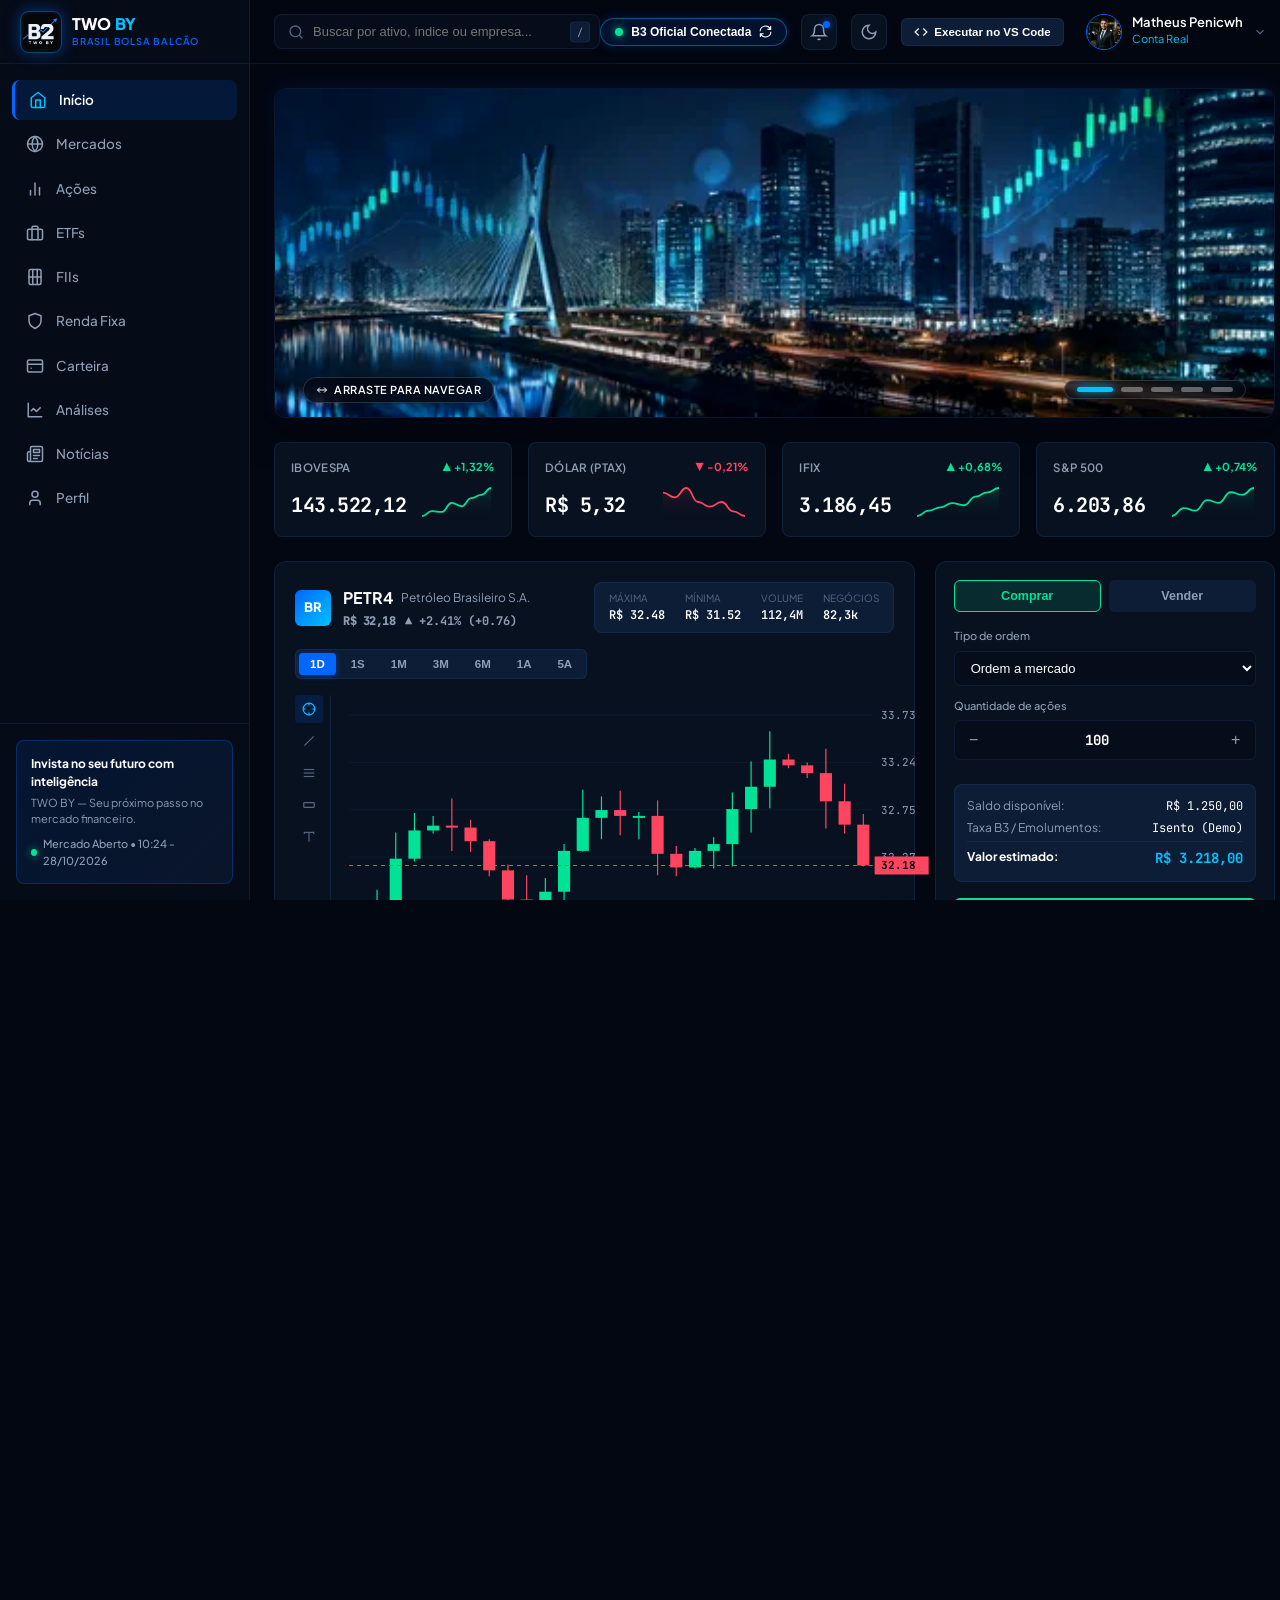
==== index.html @ 20502dfb "feat: initialize project scaffolding for TWO BY Set up the core development environment, including V" ====
<!DOCTYPE html>
<html lang="pt-BR">
<head>
  <meta charset="UTF-8" />
  <meta name="viewport" content="width=device-width, initial-scale=1.0" />
  <title>TWO BY — Plataforma de Mercado Financeiro & B3</title>
  <meta name="description" content="Acompanhe cotações, analise o mercado financeiro brasileiro e Bolsa de Valores B3, com gráficos de candlesticks, carteira de investimentos e notícias em tempo real." />
  <meta property="og:title" content="TWO BY — Plataforma de Mercado Financeiro & B3" />
  <meta property="og:description" content="Terminal financeiro moderno para acompanhamento de ações, ETFs, FIIs e renda fixa na B3." />
  <meta property="og:type" content="website" />
  <meta name="twitter:card" content="summary_large_image" />

  <!-- Folha de Estilos Principal (Tema Azul Elétrico B3) -->
  <link rel="stylesheet" href="./css/style.css" />
</head>
<body>
  <div class="app-container">
    
    <!-- SIDEBAR FIXA COM LOGO DE DOIS 'B's ([BB] TWO BY) -->
    <aside class="sidebar" id="main-sidebar">
      <div class="sidebar-header">
        <a href="#" class="brand-logo" data-goto="view-inicio" title="TWO BY — Mercado B3">
          <!-- Nova Logo Oficial TWO BY B2 -->
          <img src="./assets/aistudio/logo_b2_badge_dark_tight_237b8896.webp" alt="TWO BY B2" class="brand-logo-img" />
          <div class="brand-text-block">
            <div class="brand-title">TWO <span>BY</span></div>
            <div class="brand-subtitle">BRASIL BOLSA BALCÃO</div>
          </div>
        </a>
      </div>

      <!-- Menu de Navegação SPA -->
      <nav class="sidebar-nav">
        <!-- 1. Início -->
        <a class="nav-item active" data-view="view-inicio">
          <svg viewBox="0 0 24 24" fill="none" stroke="currentColor" stroke-width="2" stroke-linecap="round" stroke-linejoin="round">
            <path d="m3 9 9-7 9 7v11a2 2 0 0 1-2 2H5a2 2 0 0 1-2-2z"></path>
            <polyline points="9 22 9 12 15 12 15 22"></polyline>
          </svg>
          <span>Início</span>
        </a>

        <!-- 2. Mercados -->
        <a class="nav-item" data-view="view-mercados">
          <svg viewBox="0 0 24 24" fill="none" stroke="currentColor" stroke-width="2" stroke-linecap="round" stroke-linejoin="round">
            <circle cx="12" cy="12" r="10"></circle>
            <line x1="2" y1="12" x2="22" y2="12"></line>
            <path d="M12 2a15.3 15.3 0 0 1 4 10 15.3 15.3 0 0 1-4 10 15.3 15.3 0 0 1-4-10 15.3 15.3 0 0 1 4-10z"></path>
          </svg>
          <span>Mercados</span>
        </a>

        <!-- 3. Ações -->
        <a class="nav-item" data-view="view-acoes">
          <svg viewBox="0 0 24 24" fill="none" stroke="currentColor" stroke-width="2" stroke-linecap="round" stroke-linejoin="round">
            <line x1="18" y1="20" x2="18" y2="10"></line>
            <line x1="12" y1="20" x2="12" y2="4"></line>
            <line x1="6" y1="20" x2="6" y2="14"></line>
          </svg>
          <span>Ações</span>
        </a>

        <!-- 4. ETFs -->
        <a class="nav-item" data-view="view-etfs">
          <svg viewBox="0 0 24 24" fill="none" stroke="currentColor" stroke-width="2" stroke-linecap="round" stroke-linejoin="round">
            <rect x="2" y="7" width="20" height="14" rx="2" ry="2"></rect>
            <path d="M16 21V5a2 2 0 0 0-2-2h-4a2 2 0 0 0-2 2v16"></path>
          </svg>
          <span>ETFs</span>
        </a>

        <!-- 5. FIIs -->
        <a class="nav-item" data-view="view-fiis">
          <svg viewBox="0 0 24 24" fill="none" stroke="currentColor" stroke-width="2" stroke-linecap="round" stroke-linejoin="round">
            <rect x="4" y="2" width="16" height="20" rx="2" ry="2"></rect>
            <line x1="9" y1="22" x2="9" y2="2"></line>
            <line x1="15" y1="22" x2="15" y2="2"></line>
            <line x1="4" y1="12" x2="20" y2="12"></line>
          </svg>
          <span>FIIs</span>
        </a>

        <!-- 6. Renda Fixa -->
        <a class="nav-item" data-view="view-renda-fixa">
          <svg viewBox="0 0 24 24" fill="none" stroke="currentColor" stroke-width="2" stroke-linecap="round" stroke-linejoin="round">
            <path d="M12 22s8-4 8-10V5l-8-3-8 3v7c0 6 8 10 8 10z"></path>
          </svg>
          <span>Renda Fixa</span>
        </a>

        <!-- 7. Carteira -->
        <a class="nav-item" data-view="view-carteira">
          <svg viewBox="0 0 24 24" fill="none" stroke="currentColor" stroke-width="2" stroke-linecap="round" stroke-linejoin="round">
            <rect x="2" y="4" width="20" height="16" rx="2"></rect>
            <path d="M7 15h0M2 9.5h20"></path>
          </svg>
          <span>Carteira</span>
        </a>

        <!-- 8. Análises -->
        <a class="nav-item" data-view="view-analises">
          <svg viewBox="0 0 24 24" fill="none" stroke="currentColor" stroke-width="2" stroke-linecap="round" stroke-linejoin="round">
            <path d="M3 3v18h18"></path>
            <path d="m19 9-5 5-4-4-3 3"></path>
          </svg>
          <span>Análises</span>
        </a>

        <!-- 9. Notícias -->
        <a class="nav-item" data-view="view-noticias">
          <svg viewBox="0 0 24 24" fill="none" stroke="currentColor" stroke-width="2" stroke-linecap="round" stroke-linejoin="round">
            <path d="M4 22h16a2 2 0 0 0 2-2V4a2 2 0 0 0-2-2H8a2 2 0 0 0-2 2v16a2 2 0 0 1-2 2Zm0 0a2 2 0 0 1-2-2v-9c0-1.1.9-2 2-2h2"></path>
            <path d="M18 14h-8"></path>
            <path d="M15 18h-5"></path>
            <path d="M10 6h8v4h-8V6Z"></path>
          </svg>
          <span>Notícias</span>
        </a>

        <!-- 10. Minha Conta / Perfil -->
        <a class="nav-item" data-view="view-conta">
          <svg viewBox="0 0 24 24" fill="none" stroke="currentColor" stroke-width="2" stroke-linecap="round" stroke-linejoin="round">
            <path d="M19 21v-2a4 4 0 0 0-4-4H9a4 4 0 0 0-4 4v2"></path>
            <circle cx="12" cy="7" r="4"></circle>
          </svg>
          <span>Perfil</span>
        </a>
      </nav>

      <!-- Rodapé da Sidebar -->
      <div class="sidebar-footer">
        <div class="sidebar-promo-card">
          <h4>Invista no seu futuro com inteligência</h4>
          <p>TWO BY — Seu próximo passo no mercado financeiro.</p>
          <div class="market-status-pill">
            <span class="status-dot"></span>
            <span>Mercado Aberto • 10:24 - 28/10/2026</span>
          </div>
        </div>
      </div>
    </aside>

    <!-- WRAPPER PRINCIPAL -->
    <div class="main-wrapper">
      
      <!-- HEADER DO TOPO -->
      <header class="header">
        <div class="header-left">
          <!-- Botão mobile -->
          <button class="mobile-menu-btn" id="mobile-menu-toggle" aria-label="Abrir menu">
            <svg viewBox="0 0 24 24" fill="none" stroke="currentColor" stroke-width="2" width="20" height="20">
              <line x1="3" y1="12" x2="21" y2="12"></line>
              <line x1="3" y1="6" x2="21" y2="6"></line>
              <line x1="3" y1="18" x2="21" y2="18"></line>
            </svg>
          </button>

          <!-- Barra de Pesquisa Global -->
          <div class="search-box">
            <svg viewBox="0 0 24 24" fill="none" stroke="currentColor" stroke-width="2" stroke-linecap="round" stroke-linejoin="round">
              <circle cx="11" cy="11" r="8"></circle>
              <line x1="21" y1="21" x2="16.65" y2="16.65"></line>
            </svg>
            <input type="text" class="search-input" id="global-search-input" placeholder="Buscar por ativo, índice ou empresa..." />
            <span class="search-shortcut">/</span>
          </div>
        </div>

        <div class="header-right">
          <!-- Conexão Oficial B3 em Tempo Real -->
          <button class="b3-live-indicator-btn" id="btn-sync-b3-live" title="Cotações Oficiais da B3 conectadas. Clique para sincronizar novamente.">
            <span class="live-pulse-dot"></span>
            <span id="b3-live-status-label">B3 Oficial Conectada</span>
            <svg viewBox="0 0 24 24" fill="none" stroke="currentColor" stroke-width="2" width="13" height="13" id="b3-sync-icon">
              <path d="M21.5 2v6h-6M2.5 22v-6h6M2 11.5a10 10 0 0 1 18.8-4.3M22 12.5a10 10 0 0 1-18.8 4.2"/>
            </svg>
          </button>

          <!-- Botão de Notificações -->
          <button class="header-action-btn" id="btn-header-notifications" title="Notificações">
            <svg viewBox="0 0 24 24" fill="none" stroke="currentColor" stroke-width="2" width="18" height="18">
              <path d="M18 8A6 6 0 0 0 6 8c0 7-3 9-3 9h18s-3-2-3-9"></path>
              <path d="M13.73 21a2 2 0 0 1-3.46 0"></path>
            </svg>
            <span class="notification-badge"></span>
          </button>

          <!-- Alternância de Tema Claro/Escuro -->
          <button class="header-action-btn" id="theme-toggle-btn" title="Alternar tema">
            <svg viewBox="0 0 24 24" fill="none" stroke="currentColor" stroke-width="2" width="18" height="18">
              <path d="M12 3a6 6 0 0 0 9 9 9 9 0 1 1-9-9Z"></path>
            </svg>
          </button>

          <!-- Botão Instruções VS Code -->
          <button class="btn-secondary" id="btn-vscode-export" style="padding:6px 12px;font-size:11.5px;gap:6px;" title="Ver estrutura para VS Code">
            <svg viewBox="0 0 24 24" fill="none" stroke="currentColor" stroke-width="2" width="14" height="14">
              <polyline points="16 18 22 12 16 6"></polyline>
              <polyline points="8 6 2 12 8 18"></polyline>
            </svg>
            <span>Executar no VS Code</span>
          </button>

          <!-- Perfil do Usuário -->
          <div class="user-profile-menu" data-goto="view-conta" title="Minha Conta e Foto de Perfil">
            <img src="./assets/images/user_avatar_1793115183912.jpg" alt="Matheus Penicwh" class="user-avatar-img user-avatar-sync" id="header-user-avatar" onerror="this.src='./assets/images/b3_building_hero_1793115167050.jpg'" />
            <div class="user-info">
              <span class="user-name" id="header-user-name">Matheus Penicwh</span>
              <span class="user-role">Conta Real</span>
            </div>
            <svg viewBox="0 0 24 24" fill="none" stroke="currentColor" stroke-width="2" width="14" height="14" style="color:var(--text-muted);">
              <polyline points="6 9 12 15 18 9"></polyline>
            </svg>
          </div>
        </div>
      </header>

      <!-- CORPO PRINCIPAL COM AS VISUALIZAÇÕES -->
      <main class="content-body">
        
        <!-- ==============================================================
             1. PÁGINA INICIAL (DASHBOARD)
             ============================================================== -->
        <section id="view-inicio" class="view-section active-view">
          
          <!-- Carousel Superior Interativo com Vídeo e Banners Arrastáveis -->
          <div class="hero-carousel-wrapper" id="hero-carousel-wrapper">
            <div class="hero-carousel-track" id="hero-carousel-track">
              
              <!-- SLIDE 1: Vídeo Skyline B3 com Candlesticks -->
              <div class="hero-slide active" data-slide-index="0">
                <video class="hero-slide-media hero-slide-video" autoplay loop muted playsinline poster="./assets/aistudio/banner_skyline_chart_c435816c.webp">
                  <source src="./assets/aistudio/banner_skyline_video_1a0a9295.mp4" type="video/mp4">
                </video>
              </div>

              <!-- SLIDE 2: Candlesticks Azul Neon Terminal -->
              <div class="hero-slide" data-slide-index="1">
                <img src="./assets/aistudio/banner_terminal_closeup_fc023a49.jpg" class="hero-slide-media" alt="Gráfico Candlestick B3" />
              </div>

              <!-- SLIDE 3: Mesa de Operações com Monitores e Skyline Noturno -->
              <div class="hero-slide" data-slide-index="2">
                <img src="./assets/aistudio/banner_desk_monitors_c43160e0.webp" class="hero-slide-media" alt="Mesa de Investimentos" />
              </div>

              <!-- SLIDE 4: Linha de Tendência e Dados Neon -->
              <div class="hero-slide" data-slide-index="3">
                <img src="./assets/aistudio/banner_data_grid_6ab13289.webp" class="hero-slide-media" alt="Tendência e Indicadores" />
              </div>

              <!-- SLIDE 5: Gráfico Panorâmico de Alta Resolução -->
              <div class="hero-slide" data-slide-index="4">
                <img src="./assets/aistudio/banner_terminal_closeup_247a40b7.webp" class="hero-slide-media" alt="Terminal Financeiro" />
              </div>

            </div>

            <!-- Controles do Carousel: Setas Laterais e Dots -->
            <button class="carousel-arrow carousel-arrow-prev" id="carousel-btn-prev" aria-label="Slide anterior">
              <svg viewBox="0 0 24 24" fill="none" stroke="currentColor" stroke-width="2.5" width="20" height="20">
                <polyline points="15 18 9 12 15 6"></polyline>
              </svg>
            </button>
            <button class="carousel-arrow carousel-arrow-next" id="carousel-btn-next" aria-label="Próximo slide">
              <svg viewBox="0 0 24 24" fill="none" stroke="currentColor" stroke-width="2.5" width="20" height="20">
                <polyline points="9 18 15 12 9 6"></polyline>
              </svg>
            </button>

            <!-- Indicadores (Dots) e Dica de Arrastar -->
            <div class="carousel-footer-bar">
              <div class="carousel-drag-hint">
                <svg viewBox="0 0 24 24" fill="none" stroke="currentColor" stroke-width="2" width="12" height="12">
                  <polyline points="8 7 3 12 8 17"></polyline>
                  <polyline points="16 7 21 12 16 17"></polyline>
                  <line x1="3" y1="12" x2="21" y2="12"></line>
                </svg>
                <span>Arraste para navegar</span>
              </div>
              <div class="carousel-dots-container" id="carousel-dots-container">
                <button class="carousel-dot active" data-index="0" aria-label="Slide 1"></button>
                <button class="carousel-dot" data-index="1" aria-label="Slide 2"></button>
                <button class="carousel-dot" data-index="2" aria-label="Slide 3"></button>
                <button class="carousel-dot" data-index="3" aria-label="Slide 4"></button>
                <button class="carousel-dot" data-index="4" aria-label="Slide 5"></button>
              </div>
            </div>
          </div>

          <!-- Indicadores do Mercado (4 Colunas) -->
          <div class="market-cards-grid" id="market-indices-grid">
            <!-- Gerado dinamicamente pelo js/app.js -->
          </div>

          <!-- Grid Principal do Gráfico + Simulador de Ordens -->
          <div class="dashboard-main-grid">
            
            <!-- Painel do Gráfico Candlestick -->
            <div class="chart-panel-card">
              <div class="chart-panel-header">
                <div class="stock-identity">
                  <div class="stock-logo-badge" id="chart-stock-badge">BR</div>
                  <div class="stock-name-box">
                    <h3 id="chart-stock-name">PETR4 <span>Petróleo Brasileiro S.A.</span></h3>
                    <div class="stock-price-block">
                      <span class="stock-current-price tabular-nums" id="chart-stock-price">R$ 32,18</span>
                      <span class="stock-price-diff tabular-nums positive" id="chart-stock-diff">▲ +2,41% (+0,76)</span>
                    </div>
                  </div>
                </div>

                <!-- Ribbon de Estatísticas -->
                <div class="chart-stats-ribbon">
                  <div class="ribbon-item">
                    <span class="ribbon-label">Máxima</span>
                    <span class="ribbon-val tabular-nums" id="stat-ribbon-max">R$ 32,48</span>
                  </div>
                  <div class="ribbon-item">
                    <span class="ribbon-label">Mínima</span>
                    <span class="ribbon-val tabular-nums" id="stat-ribbon-min">R$ 31,52</span>
                  </div>
                  <div class="ribbon-item">
                    <span class="ribbon-label">Volume</span>
                    <span class="ribbon-val tabular-nums" id="stat-ribbon-vol">112,4M</span>
                  </div>
                  <div class="ribbon-item">
                    <span class="ribbon-label">Negócios</span>
                    <span class="ribbon-val tabular-nums" id="stat-ribbon-trades">82,3k</span>
                  </div>
                </div>

                <!-- Filtros de Timeframe (Botão azul idêntico à foto de referência) -->
                <div class="timeframe-filter-bar">
                  <button class="timeframe-btn active" data-period="1D">1D</button>
                  <button class="timeframe-btn" data-period="1S">1S</button>
                  <button class="timeframe-btn" data-period="1M">1M</button>
                  <button class="timeframe-btn" data-period="3M">3M</button>
                  <button class="timeframe-btn" data-period="6M">6M</button>
                  <button class="timeframe-btn" data-period="1A">1A</button>
                  <button class="timeframe-btn" data-period="5A">5A</button>
                </div>
              </div>

              <!-- Área do Gráfico de Candlesticks + Barra Lateral de Ferramentas -->
              <div class="candlestick-wrapper">
                <div class="chart-drawing-tools">
                  <button class="tool-icon-btn active" title="Mira (Crosshair)">
                    <svg viewBox="0 0 24 24" fill="none" stroke="currentColor" stroke-width="2" width="14" height="14">
                      <circle cx="12" cy="12" r="10"></circle>
                      <line x1="22" y1="12" x2="18" y2="12"></line>
                      <line x1="6" y1="12" x2="2" y2="12"></line>
                      <line x1="12" y1="6" x2="12" y2="2"></line>
                      <line x1="12" y1="22" x2="12" y2="18"></line>
                    </svg>
                  </button>
                  <button class="tool-icon-btn" title="Linha de Tendência">
                    <svg viewBox="0 0 24 24" fill="none" stroke="currentColor" stroke-width="2" width="14" height="14">
                      <line x1="4" y1="20" x2="20" y2="4"></line>
                    </svg>
                  </button>
                  <button class="tool-icon-btn" title="Retração Fibonacci">
                    <svg viewBox="0 0 24 24" fill="none" stroke="currentColor" stroke-width="2" width="14" height="14">
                      <line x1="3" y1="6" x2="21" y2="6"></line>
                      <line x1="3" y1="12" x2="21" y2="12"></line>
                      <line x1="3" y1="18" x2="21" y2="18"></line>
                    </svg>
                  </button>
                  <button class="tool-icon-btn" title="Região de Suporte/Resistência">
                    <svg viewBox="0 0 24 24" fill="none" stroke="currentColor" stroke-width="2" width="14" height="14">
                      <rect x="3" y="8" width="18" height="8" rx="1"></rect>
                    </svg>
                  </button>
                  <button class="tool-icon-btn" title="Texto e Anotações">
                    <svg viewBox="0 0 24 24" fill="none" stroke="currentColor" stroke-width="2" width="14" height="14">
                      <polyline points="4 7 4 4 20 4 20 7"></polyline>
                      <line x1="12" y1="4" x2="12" y2="20"></line>
                    </svg>
                  </button>
                </div>
                <canvas id="main-candlestick-chart" class="main-chart-canvas"></canvas>
              </div>
            </div>

            <!-- Simulador de Ordens Rápido (Boleta de Negociação) -->
            <div class="order-simulator-card">
              <div class="order-tabs-switch">
                <button class="order-tab-btn buy-active" id="order-tab-buy">Comprar</button>
                <button class="order-tab-btn" id="order-tab-sell">Vender</button>
              </div>

              <div class="form-group">
                <label class="form-label">Tipo de ordem</label>
                <select class="select-custom" id="order-type-select">
                  <option value="Ordem a mercado">Ordem a mercado</option>
                  <option value="Ordem limitada">Ordem limitada</option>
                  <option value="Stop móvel">Stop móvel</option>
                </select>
              </div>

              <div class="form-group">
                <label class="form-label">Quantidade de ações</label>
                <div class="quantity-stepper">
                  <button class="stepper-btn" id="qty-minus-btn" type="button">−</button>
                  <input type="number" class="stepper-input tabular-nums" id="order-qty-input" value="100" min="10" step="100" />
                  <button class="stepper-btn" id="qty-plus-btn" type="button">+</button>
                </div>
              </div>

              <div class="order-summary-box">
                <div class="summary-row">
                  <span style="color:var(--text-secondary);">Saldo disponível:</span>
                  <span class="tabular-nums" id="order-available-balance">R$ 1.250,00</span>
                </div>
                <div class="summary-row">
                  <span style="color:var(--text-secondary);">Taxa B3 / Emolumentos:</span>
                  <span class="tabular-nums">Isento (Demo)</span>
                </div>
                <div class="summary-row">
                  <span>Valor estimado:</span>
                  <span class="tabular-nums" style="color:var(--accent-cyan);font-size:14px;" id="order-estimated-value">R$ 3.218,00</span>
                </div>
              </div>

              <button class="btn-execute-order" id="btn-execute-order-action">
                Comprar PETR4
              </button>
            </div>
          </div>

          <!-- Segunda Linha: Alocação de Ativos + Maiores Altas e Baixas -->
          <div class="secondary-grid">
            
            <!-- Meus Ativos (Donut) -->
            <div class="panel-card">
              <div class="panel-header-action">
                <h3 class="panel-title">Meus Ativos</h3>
                <a class="panel-link" data-goto="view-carteira">Ver carteira →</a>
              </div>
              <div class="donut-container">
                <div class="donut-canvas-box">
                  <canvas id="portfolio-donut-chart" width="130" height="130"></canvas>
                </div>
                <div class="donut-legend-list">
                  <div>
                    <div style="font-size:11px;color:var(--text-muted);">VALOR TOTAL</div>
                    <div class="tabular-nums" style="font-size:19px;font-weight:800;" id="donut-total-value">R$ 12.548,32</div>
                    <div class="tabular-nums positive" style="font-size:11.5px;font-weight:700;" id="donut-total-diff">▲ +2,76% (hoje)</div>
                  </div>
                  <div id="donut-legend-container" style="display:flex;flex-direction:column;gap:5px;margin-top:6px;">
                    <!-- Preenchido via JS -->
                  </div>
                </div>
              </div>
            </div>

            <!-- Principais Altas e Baixas -->
            <div class="panel-card">
              <div class="panel-header-action">
                <h3 class="panel-title">Principais altas e baixas</h3>
                <div class="altas-baixas-switch">
                  <button class="tab-pill-btn active" id="tab-maiores-altas">Maiores Altas</button>
                  <button class="tab-pill-btn" id="tab-maiores-baixas">Maiores Baixas</button>
                </div>
              </div>
              <div style="overflow-x:auto;">
                <table class="table-compact">
                  <thead>
                    <tr>
                      <th>Ativo</th>
                      <th>Preço</th>
                      <th>Variação</th>
                    </tr>
                  </thead>
                  <tbody id="altas-baixas-table-body">
                    <!-- Preenchido via JS -->
                  </tbody>
                </table>
              </div>
            </div>
          </div>

          <!-- Terceira Linha: Preview da Carteira, Desempenho e Notícias -->
          <div class="tertiary-grid">
            
            <!-- Preview da Carteira -->
            <div class="panel-card">
              <div class="panel-header-action">
                <h3 class="panel-title">Sua carteira</h3>
                <a class="panel-link" data-goto="view-carteira">Ver detalhes →</a>
              </div>
              <div style="overflow-x:auto;">
                <table class="table-compact">
                  <thead>
                    <tr>
                      <th>Ativo</th>
                      <th>Qtd</th>
                      <th>PM</th>
                      <th>Cotação</th>
                      <th>Var.</th>
                      <th>Total</th>
                    </tr>
                  </thead>
                  <tbody id="dashboard-portfolio-body">
                    <!-- Preenchido via JS -->
                  </tbody>
                </table>
              </div>
            </div>

            <!-- Desempenho da Carteira -->
            <div class="panel-card">
              <div class="panel-header-action">
                <div>
                  <h3 class="panel-title">Desempenho da carteira</h3>
                  <div class="tabular-nums positive" style="font-size:13px;font-weight:700;margin-top:2px;" id="desempenho-percent-val">+4,83% no período</div>
                </div>
                <div class="timeframe-filter-bar" style="padding:2px;">
                  <button class="timeframe-btn desempenho-filter-btn active" data-period="1M">1M</button>
                  <button class="timeframe-btn desempenho-filter-btn" data-period="3M">3M</button>
                  <button class="timeframe-btn desempenho-filter-btn" data-period="6M">6M</button>
                  <button class="timeframe-btn desempenho-filter-btn" data-period="1A">1A</button>
                </div>
              </div>
              <div style="height:150px;width:100%;margin-top:10px;">
                <canvas id="carteira-performance-canvas" style="width:100%;height:100%;display:block;"></canvas>
              </div>
            </div>

            <!-- Notícias do Mercado -->
            <div class="panel-card">
              <div class="panel-header-action">
                <h3 class="panel-title">Notícias da Bolsa</h3>
                <a class="panel-link" data-goto="view-noticias">Ver todas →</a>
              </div>
              <div id="dashboard-news-list">
                <!-- Preenchido via JS -->
              </div>
            </div>
          </div>
        </section>

        <!-- ==============================================================
             2. PÁGINA: MERCADOS
             ============================================================== -->
        <section id="view-mercados" class="view-section">
          <div class="page-header-row">
            <div class="page-title-box">
              <h2>Visão Geral dos Mercados</h2>
              <p>Acompanhamento integrado de índices brasileiros, globais, moedas e commodities da B3.</p>
            </div>
          </div>

          <div class="market-cards-grid" id="mercados-cards-list" style="grid-template-columns: repeat(auto-fill, minmax(260px, 1fr));">
            <!-- Gerado via JS -->
          </div>
        </section>

        <!-- ==============================================================
             3. PÁGINA: AÇÕES
             ============================================================== -->
        <section id="view-acoes" class="view-section">
          <div class="page-header-row">
            <div class="page-title-box">
              <h2>Ações</h2>
              <p>Consulte o desempenho, múltiplos e liquidez das principais ações negociadas na B3.</p>
            </div>
            <div class="page-controls-bar">
              <div class="search-box" style="width:240px;">
                <svg viewBox="0 0 24 24" fill="none" stroke="currentColor" stroke-width="2" width="14" height="14">
                  <circle cx="11" cy="11" r="8"></circle>
                  <line x1="21" y1="21" x2="16.65" y2="16.65"></line>
                </svg>
                <input type="text" class="search-input" id="acoes-search-input" placeholder="Filtrar ticker ou empresa..." />
              </div>

              <div class="segmented-filters">
                <button class="filter-tab-btn acoes-filter-btn active" data-category="todas">Todas</button>
                <button class="filter-tab-btn acoes-filter-btn" data-category="dividendos">Dividendos</button>
                <button class="filter-tab-btn acoes-filter-btn" data-category="favoritos">Favoritos ★</button>
              </div>
            </div>
          </div>

          <div class="table-responsive-container">
            <table class="data-table-full">
              <thead>
                <tr>
                  <th style="width:40px;">★</th>
                  <th class="sortable" data-sort="ticker">Ativo <span class="sort-icon">↕</span></th>
                  <th class="sortable" data-sort="company">Empresa <span class="sort-icon">↕</span></th>
                  <th class="sortable" data-sort="price">Preço <span class="sort-icon">↕</span></th>
                  <th class="sortable" data-sort="change">Variação <span class="sort-icon">↕</span></th>
                  <th class="sortable" data-sort="high">Máxima <span class="sort-icon">↕</span></th>
                  <th class="sortable" data-sort="low">Mínima <span class="sort-icon">↕</span></th>
                  <th class="sortable" data-sort="volumeVal">Volume <span class="sort-icon">↕</span></th>
                  <th>Operação</th>
                </tr>
              </thead>
              <tbody id="acoes-table-body">
                <!-- Preenchido via JS -->
              </tbody>
            </table>
          </div>
        </section>

        <!-- ==============================================================
             4. PÁGINA: ETFS
             ============================================================== -->
        <section id="view-etfs" class="view-section">
          <div class="page-header-row">
            <div class="page-title-box">
              <h2>ETFs — Fundos de Índice</h2>
              <p>Diversificação com custos reduzidos replicando índices da B3, S&P 500, Small Caps e Cripto.</p>
            </div>
          </div>

          <div class="table-responsive-container">
            <table class="data-table-full">
              <thead>
                <tr>
                  <th>Código</th>
                  <th>Nome do ETF</th>
                  <th>Índice Referência</th>
                  <th>Preço da Cota</th>
                  <th>Variação</th>
                  <th>Taxa de Adm.</th>
                  <th>Volume</th>
                  <th>Negociação</th>
                </tr>
              </thead>
              <tbody id="etfs-table-body">
                <!-- Preenchido via JS -->
              </tbody>
            </table>
          </div>
        </section>

        <!-- ==============================================================
             5. PÁGINA: FIIS (FUNDOS IMOBILIÁRIOS)
             ============================================================== -->
        <section id="view-fiis" class="view-section">
          <div class="page-header-row">
            <div class="page-title-box">
              <h2>Fundos Imobiliários (FIIs)</h2>
              <p>Renda passiva mensal isenta de IR em galpões logísticos, shoppings e recebíveis imobiliários.</p>
            </div>
          </div>

          <div class="table-responsive-container">
            <table class="data-table-full">
              <thead>
                <tr>
                  <th>Ticker</th>
                  <th>Fundo Imobiliário</th>
                  <th>Segmento</th>
                  <th>Cotação</th>
                  <th>Variação</th>
                  <th>DY (12M)</th>
                  <th>Último Rendimento</th>
                  <th>P/VP</th>
                  <th>Liquidez Diária</th>
                  <th>Ação</th>
                </tr>
              </thead>
              <tbody id="fiis-table-body">
                <!-- Preenchido via JS -->
              </tbody>
            </table>
          </div>
        </section>

        <!-- ==============================================================
             6. PÁGINA: RENDA FIXA
             ============================================================== -->
        <section id="view-renda-fixa" class="view-section">
          <div class="page-header-row">
            <div class="page-title-box">
              <h2>Renda Fixa</h2>
              <p>Títulos públicos federais e ativos privados com garantia do FGC e previsibilidade.</p>
            </div>
          </div>

          <div style="background:rgba(0,102,255,0.08);border:1px solid rgba(0,102,255,0.25);padding:12px 18px;border-radius:var(--radius-md);margin-bottom:20px;font-size:12.5px;color:var(--text-secondary);">
            <strong style="color:var(--accent-cyan);">Aviso Importante:</strong> As taxas, rentabilidades e prazos apresentados abaixo são meramente demonstrativos para simulação de interface e não configuram oferta pública de valores mobiliários nem recomendação de investimento.
          </div>

          <div class="fixed-income-grid" id="renda-fixa-cards-grid">
            <!-- Gerado via JS -->
          </div>
        </section>

        <!-- ==============================================================
             7. PÁGINA: CARTEIRA DE INVESTIMENTOS
             ============================================================== -->
        <section id="view-carteira" class="view-section">
          <div class="page-header-row">
            <div class="page-title-box">
              <h2>Minha Carteira</h2>
              <p>Consolidação do patrimônio, rentabilidade histórica e extrato de ordens executadas.</p>
            </div>
            <div class="page-controls-bar">
              <!-- Botão Nova Ordem exatamente no azul elétrico da foto de referência -->
              <button class="btn-primary" id="btn-nova-ordem-modal">
                <span>Nova ordem</span>
              </button>
            </div>
          </div>

          <!-- Cards de Resumo da Carteira -->
          <div class="market-cards-grid" style="grid-template-columns: repeat(3, 1fr);margin-bottom:20px;">
            <div class="indicator-card">
              <div class="indicator-header">
                <span class="indicator-name">PATRIMÔNIO TOTAL</span>
              </div>
              <div class="indicator-value tabular-nums" id="carteira-full-total">R$ 12.548,32</div>
            </div>
            <div class="indicator-card">
              <div class="indicator-header">
                <span class="indicator-name">SALDO DISPONÍVEL</span>
              </div>
              <div class="indicator-value tabular-nums" style="color:var(--bull-green);" id="carteira-full-saldo">R$ 1.250,00</div>
            </div>
            <div class="indicator-card">
              <div class="indicator-header">
                <span class="indicator-name">LUCRO / PREJUÍZO ACUMULADO</span>
              </div>
              <div class="indicator-value tabular-nums positive" id="carteira-full-lucro">+R$ 337,40 (+2,76%)</div>
            </div>
          </div>

          <!-- Abas Posições / Ordens -->
          <div class="panel-card">
            <div class="panel-header-action" style="border-bottom:1px solid var(--border-subtle);padding-bottom:12px;">
              <div class="segmented-filters">
                <button class="filter-tab-btn active" id="tab-carteira-posicoes">Posições</button>
                <button class="filter-tab-btn" id="tab-carteira-ordens">Ordens</button>
                <button class="filter-tab-btn" id="tab-carteira-historico">Histórico</button>
              </div>
            </div>

            <!-- Visualização de Posições -->
            <div id="carteira-posicoes-view" style="overflow-x:auto;">
              <table class="data-table-full">
                <thead>
                  <tr>
                    <th>Ativo</th>
                    <th>Quantidade</th>
                    <th>Preço médio</th>
                    <th>Cotação</th>
                    <th>Variação</th>
                    <th>Total</th>
                    <th>Operação</th>
                  </tr>
                </thead>
                <tbody id="carteira-full-positions-body">
                  <!-- Preenchido via JS -->
                </tbody>
              </table>
            </div>

            <!-- Visualização de Ordens -->
            <div id="carteira-ordens-view" style="display:none;overflow-x:auto;">
              <table class="data-table-full">
                <thead>
                  <tr>
                    <th>ID Ordem</th>
                    <th>Data/Hora</th>
                    <th>Ativo</th>
                    <th>Tipo</th>
                    <th>Modalidade</th>
                    <th>Quantidade</th>
                    <th>Preço</th>
                    <th>Total</th>
                    <th>Status</th>
                  </tr>
                </thead>
                <tbody id="carteira-full-orders-body">
                  <!-- Preenchido via JS -->
                </tbody>
              </table>
            </div>
          </div>
        </section>

        <!-- ==============================================================
             8. PÁGINA: ANÁLISES FINANCEIRAS
             ============================================================== -->
        <section id="view-analises" class="view-section">
          <div class="page-header-row">
            <div class="page-title-box">
              <h2>Análises e Comparativo de Desempenho</h2>
              <p>Compare retornos percentuais normalizados entre múltiplos ativos da B3 ao longo do tempo.</p>
            </div>
          </div>

          <div class="panel-card" style="margin-bottom:20px;">
            <div class="panel-header-action">
              <h3 class="panel-title">Evolução Relativa (%) — PETR4 vs VALE3 vs IBOVESPA</h3>
              <div style="display:flex;gap:12px;font-size:12px;">
                <span style="color:#00E396;font-weight:700;">● PETR4 (+8,5%)</span>
                <span style="color:#00C2FF;font-weight:700;">● VALE3 (+6,1%)</span>
                <span style="color:#0066FF;font-weight:700;">● IBOVESPA (+4,2%)</span>
              </div>
            </div>
            <div style="height:320px;width:100%;">
              <canvas id="analises-comparison-canvas" style="width:100%;height:100%;display:block;"></canvas>
            </div>
          </div>
        </section>

        <!-- ==============================================================
             9. PÁGINA: NOTÍCIAS
             ============================================================== -->
        <section id="view-noticias" class="view-section">
          <div class="page-header-row">
            <div class="page-title-box">
              <h2>Notícias da Bolsa</h2>
              <p>Fatos relevantes, balanços corporativos e destaques macroeconômicos em tempo real.</p>
            </div>
          </div>

          <div id="noticias-full-feed">
            <!-- Gerado via JS -->
          </div>
        </section>

        <!-- ==============================================================
             10. PÁGINA: MINHA CONTA / PERFIL
             ============================================================== -->
        <section id="view-conta" class="view-section">
          <div class="page-header-row">
            <div class="page-title-box">
              <h2>Minha Conta</h2>
              <p>Gerenciamento de credenciais, dados cadastrais e transferências financeiras.</p>
            </div>
          </div>

          <div class="account-overview-grid">
            <div class="account-profile-card">
              <div class="avatar-upload-wrapper" id="btn-change-avatar" title="Clique para alterar a foto de perfil">
                <img src="./assets/images/user_avatar_1793115183912.jpg" alt="Avatar do Usuário" class="profile-avatar-large user-avatar-sync" id="profile-page-avatar" onerror="this.src='./assets/images/b3_building_hero_1793115167050.jpg'" />
                <div class="avatar-upload-overlay">
                  <svg viewBox="0 0 24 24" fill="none" stroke="currentColor" stroke-width="2" width="20" height="20">
                    <path d="M23 19a2 2 0 0 1-2 2H3a2 2 0 0 1-2-2V8a2 2 0 0 1 2-2h4l2-3h6l2 3h4a2 2 0 0 1 2 2z"></path>
                    <circle cx="12" cy="13" r="4"></circle>
                  </svg>
                  <span>Alterar Foto</span>
                </div>
              </div>
              <input type="file" id="user-avatar-file-input" accept="image/*" style="display:none;" />

              <button class="btn-secondary" id="btn-open-avatar-modal" style="padding:4px 10px;font-size:11px;margin-bottom:8px;gap:6px;" title="Escolher entre avatares ou carregar foto">
                <svg viewBox="0 0 24 24" fill="none" stroke="currentColor" stroke-width="2" width="12" height="12">
                  <path d="M21 15v4a2 2 0 0 1-2 2H5a2 2 0 0 1-2-2v-4"></path>
                  <polyline points="17 8 12 3 7 8"></polyline>
                  <line x1="12" y1="3" x2="12" y2="15"></line>
                </svg>
                <span>Alterar Foto de Perfil</span>
              </button>

              <h3 style="font-size:18px;font-weight:800;" id="conta-user-name">Matheus Penicwh</h3>
              <div class="verification-tag">● Conta Verificada</div>
              <div style="font-size:12px;color:var(--text-muted);margin-top:6px;" id="conta-user-email">matheuspeniche674@gmail.com</div>

              <div class="account-action-list">
                <div class="account-action-item" id="btn-action-depositar">
                  <span>Depositar Recursos</span>
                  <svg viewBox="0 0 24 24" fill="none" stroke="currentColor" stroke-width="2" width="16" height="16">
                    <polyline points="9 18 15 12 9 6"></polyline>
                  </svg>
                </div>
                <div class="account-action-item" id="btn-action-sacar">
                  <span>Resgatar via PIX</span>
                  <svg viewBox="0 0 24 24" fill="none" stroke="currentColor" stroke-width="2" width="16" height="16">
                    <polyline points="9 18 15 12 9 6"></polyline>
                  </svg>
                </div>
                <div class="account-action-item" id="btn-action-extrato">
                  <span>Extrato de Negociações</span>
                  <svg viewBox="0 0 24 24" fill="none" stroke="currentColor" stroke-width="2" width="16" height="16">
                    <polyline points="9 18 15 12 9 6"></polyline>
                  </svg>
                </div>
                <div class="account-action-item" id="btn-action-editar-perfil">
                  <span>Editar Dados do Perfil</span>
                  <svg viewBox="0 0 24 24" fill="none" stroke="currentColor" stroke-width="2" width="16" height="16">
                    <polyline points="9 18 15 12 9 6"></polyline>
                  </svg>
                </div>
                <div class="account-action-item" id="btn-action-login">
                  <span>Configurações & Acesso</span>
                  <svg viewBox="0 0 24 24" fill="none" stroke="currentColor" stroke-width="2" width="16" height="16">
                    <polyline points="9 18 15 12 9 6"></polyline>
                  </svg>
                </div>
                <a href="/download/projeto-completo" download="two-by-projeto-completo.zip" class="account-action-item" style="text-decoration:none;border-color:rgba(0,180,255,0.4);background:rgba(0,180,255,0.08);">
                  <span style="color:var(--b3-blue-light);font-weight:700;">📦 Baixar Projeto para GitHub (.ZIP)</span>
                  <svg viewBox="0 0 24 24" fill="none" stroke="currentColor" stroke-width="2" width="16" height="16" style="color:var(--b3-blue-light);">
                    <path d="M21 15v4a2 2 0 0 1-2 2H5a2 2 0 0 1-2-2v-4"></path>
                    <polyline points="7 10 12 15 17 10"></polyline>
                    <line x1="12" y1="15" x2="12" y2="3"></line>
                  </svg>
                </a>
                <a href="/download/standalone" download="two-by-standalone.zip" class="account-action-item" style="text-decoration:none;border-color:rgba(0,214,160,0.3);background:rgba(0,214,160,0.05);">
                  <span style="color:var(--bull-green);font-weight:700;">🌐 Baixar Versão Estática (HTML/CSS/JS)</span>
                  <svg viewBox="0 0 24 24" fill="none" stroke="currentColor" stroke-width="2" width="16" height="16" style="color:var(--bull-green);">
                    <path d="M21 15v4a2 2 0 0 1-2 2H5a2 2 0 0 1-2-2v-4"></path>
                    <polyline points="7 10 12 15 17 10"></polyline>
                    <line x1="12" y1="15" x2="12" y2="3"></line>
                  </svg>
                </a>
              </div>
            </div>

            <div class="panel-card">
              <h3 class="panel-title" style="margin-bottom:16px;">Dados da conta</h3>
              
              <div style="display:grid;grid-template-columns:1fr 1fr 1fr;gap:16px;margin-bottom:24px;">
                <div style="background:var(--bg-surface);padding:14px;border-radius:var(--radius-md);">
                  <div style="font-size:11px;color:var(--text-muted);">SALDO DISPONÍVEL</div>
                  <div class="tabular-nums" style="font-size:20px;font-weight:800;color:var(--bull-green);margin-top:4px;" id="conta-saldo-disponivel">R$ 1.250,00</div>
                </div>
                <div style="background:var(--bg-surface);padding:14px;border-radius:var(--radius-md);">
                  <div style="font-size:11px;color:var(--text-muted);">POSIÇÃO EM ABERTO</div>
                  <div class="tabular-nums" style="font-size:20px;font-weight:800;margin-top:4px;">R$ 0,00</div>
                </div>
                <div style="background:var(--bg-surface);padding:14px;border-radius:var(--radius-md);">
                  <div style="font-size:11px;color:var(--text-muted);">PATRIMÔNIO TOTAL</div>
                  <div class="tabular-nums" style="font-size:20px;font-weight:800;color:var(--accent-cyan);margin-top:4px;" id="conta-patrimonio-total">R$ 12.548,32</div>
                </div>
              </div>

              <div style="display:flex;flex-direction:column;gap:12px;font-size:13px;">
                <div style="display:flex;justify-content:space-between;padding:10px 0;border-bottom:1px solid var(--border-subtle);">
                  <span style="color:var(--text-secondary);">Nome:</span>
                  <strong id="conta-titular-val">Matheus Penicwh</strong>
                </div>
                <div style="display:flex;justify-content:space-between;padding:10px 0;border-bottom:1px solid var(--border-subtle);">
                  <span style="color:var(--text-secondary);">CPF:</span>
                  <strong class="tabular-nums" id="conta-user-cpf">***.123.456-**</strong>
                </div>
                <div style="display:flex;justify-content:space-between;padding:10px 0;border-bottom:1px solid var(--border-subtle);">
                  <span style="color:var(--text-secondary);">Banco:</span>
                  <strong>Itaú</strong>
                </div>
                <div style="display:flex;justify-content:space-between;padding:10px 0;border-bottom:1px solid var(--border-subtle);">
                  <span style="color:var(--text-secondary);">Agência:</span>
                  <strong class="tabular-nums">1234</strong>
                </div>
                <div style="display:flex;justify-content:space-between;padding:10px 0;border-bottom:1px solid var(--border-subtle);">
                  <span style="color:var(--text-secondary);">Conta:</span>
                  <strong class="tabular-nums">56789-0</strong>
                </div>
              </div>
            </div>
          </div>
        </section>

      </main>
    </div>
  </div>

  <!-- ==========================================================================
       MODAL DE DETALHES DO ATIVO (CANDLESTICKS + FUNDAMENTOS)
       ========================================================================== -->
  <div class="modal-overlay" id="asset-detail-modal">
    <div class="modal-window">
      <div class="modal-header">
        <h3 class="modal-title" id="modal-asset-title">PETR4 — Petrobras PN</h3>
        <button class="modal-close-btn" aria-label="Fechar">
          <svg viewBox="0 0 24 24" fill="none" stroke="currentColor" stroke-width="2" width="20" height="20">
            <line x1="18" y1="6" x2="6" y2="18"></line>
            <line x1="6" y1="6" x2="18" y2="18"></line>
          </svg>
        </button>
      </div>
      <div class="modal-body" id="modal-asset-body">
        <!-- Preenchido via JS -->
      </div>
    </div>
  </div>

  <!-- ==========================================================================
       MODAL GENÉRICO (NOTÍCIA, DEPÓSITO, SAQUE, LOGIN, INSTRUÇÕES)
       ========================================================================== -->
  <div class="modal-overlay" id="generic-modal">
    <div class="modal-window">
      <div class="modal-header">
        <h3 class="modal-title" id="generic-modal-title">Título</h3>
        <button class="modal-close-btn" aria-label="Fechar">
          <svg viewBox="0 0 24 24" fill="none" stroke="currentColor" stroke-width="2" width="20" height="20">
            <line x1="18" y1="6" x2="6" y2="18"></line>
            <line x1="6" y1="6" x2="18" y2="18"></line>
          </svg>
        </button>
      </div>
      <div class="modal-body" id="generic-modal-body">
        <!-- Preenchido via JS -->
      </div>
    </div>
  </div>

  <!-- CONTAINER DE TOASTS FLUTUANTES -->
  <div id="toast-container" class="toast-container"></div>

  <!-- SCRIPTS DA PLATAFORMA (ORDEM EXATA: DATA -> CHARTS -> APP) -->
  <script src="./js/data.js"></script>
  <script src="./js/charts.js"></script>
  <script src="./js/app.js"></script>
</body>
</html>
---- css/style.css ----
/* ==========================================================================
   TWO BY — PLATAFORMA DE MERCADO FINANCEIRO & B3
   Folha de Estilos Principal (css/style.css)
   Novo Tema: Azul Elétrico B3 Terminal (#040914, #0A1324, #0066FF, #00C2FF)
   ========================================================================== */

@import url('https://fonts.googleapis.com/css2?family=JetBrains+Mono:wght@400;500;600;700&family=Plus+Jakarta+Sans:wght@400;500;600;700;800&display=swap');

:root {
  /* Fundo Azul Noturno Profundo */
  --bg-deep: #030712;
  --bg-sidebar: #050B17;
  --bg-card: #081120;
  --bg-card-hover: #0D1A30;
  --bg-surface: #0E1D36;
  --bg-input: #060D1A;
  
  /* Bordas em tom azul sutil */
  --border-subtle: rgba(56, 120, 210, 0.14);
  --border-hover: rgba(0, 102, 255, 0.45);
  --border-strong: rgba(56, 120, 210, 0.28);

  --text-primary: #FFFFFF;
  --text-secondary: #8E9EB5;
  --text-muted: #536785;
  
  /* Azul B3 Elétrico como Destaque Principal */
  --accent-blue: #0066FF;
  --accent-blue-hover: #1A75FF;
  --accent-blue-subtle: rgba(0, 102, 255, 0.15);
  --accent-cyan: #00C2FF;
  --accent-cyan-subtle: rgba(0, 194, 255, 0.12);
  
  /* Verde e Vermelho de Mercado */
  --bull-green: #00E396;
  --bull-green-subtle: rgba(0, 227, 150, 0.12);
  --bear-red: #FF4560;
  --bear-red-subtle: rgba(255, 69, 96, 0.12);

  --sidebar-width: 250px;
  --header-height: 64px;
  --radius-sm: 6px;
  --radius-md: 8px;
  --radius-lg: 12px;
  --shadow-card: 0 4px 20px rgba(0, 0, 0, 0.45);
  --font-sans: 'Plus Jakarta Sans', system-ui, -apple-system, sans-serif;
  --font-mono: 'JetBrains Mono', monospace, ui-monospace;
}

/* Modo Claro (Alternado via botão da barra superior) */
body.light-theme {
  --bg-deep: #F1F5F9;
  --bg-sidebar: #FFFFFF;
  --bg-card: #FFFFFF;
  --bg-card-hover: #F8FAFC;
  --bg-surface: #E2E8F0;
  --bg-input: #F8FAFC;
  
  --border-subtle: rgba(0, 80, 200, 0.1);
  --border-hover: rgba(0, 102, 255, 0.4);
  --border-strong: rgba(0, 80, 200, 0.2);

  --text-primary: #0A1120;
  --text-secondary: #475569;
  --text-muted: #94A3B8;
  
  --shadow-card: 0 4px 16px rgba(0, 0, 0, 0.05);
}

/* Reset Universal */
*, *::before, *::after {
  box-sizing: border-box;
  margin: 0;
  padding: 0;
}

html, body {
  width: 100%;
  height: 100%;
  background-color: var(--bg-deep);
  color: var(--text-primary);
  font-family: var(--font-sans);
  font-size: 14px;
  line-height: 1.5;
  -webkit-font-smoothing: antialiased;
  -moz-osx-font-smoothing: grayscale;
  overflow-x: hidden;
}

/* Scrollbar Personalizada */
::-webkit-scrollbar {
  width: 6px;
  height: 6px;
}
::-webkit-scrollbar-track {
  background: var(--bg-deep);
}
::-webkit-scrollbar-thumb {
  background: var(--bg-surface);
  border-radius: 4px;
}
::-webkit-scrollbar-thumb:hover {
  background: var(--accent-blue);
}

/* Tipografia Numérica */
.tabular-nums, .price-value, .metric-number, .stat-value, .ticker-code {
  font-family: var(--font-mono);
  font-variant-numeric: tabular-nums;
}

/* Layout App Shell */
.app-container {
  display: flex;
  min-height: 100vh;
  width: 100%;
  background-color: var(--bg-deep);
}

/* ==========================================================================
   SIDEBAR & LOGO COM DOIS 'B's ([B]² / [BB] TWO BY)
   ========================================================================== */
.sidebar {
  width: var(--sidebar-width);
  background-color: var(--bg-sidebar);
  border-right: 1px solid var(--border-subtle);
  display: flex;
  flex-direction: column;
  position: fixed;
  top: 0;
  left: 0;
  bottom: 0;
  z-index: 100;
  transition: transform 0.25s cubic-bezier(0.16, 1, 0.3, 1);
}

.sidebar-header {
  height: var(--header-height);
  padding: 0 20px;
  display: flex;
  align-items: center;
  border-bottom: 1px solid var(--border-subtle);
}

.brand-logo {
  display: flex;
  align-items: center;
  gap: 10px;
  text-decoration: none;
  color: var(--text-primary);
}

/* Logomarca Oficial TWO BY B2 */
.brand-logo-img {
  width: 42px;
  height: 42px;
  border-radius: 9px;
  object-fit: cover;
  box-shadow: 0 0 16px rgba(0, 102, 255, 0.45);
  border: 1px solid rgba(0, 194, 255, 0.35);
  transition: transform 0.2s cubic-bezier(0.4, 0, 0.2, 1), box-shadow 0.2s ease;
  flex-shrink: 0;
}

.brand-logo:hover .brand-logo-img {
  transform: scale(1.05);
  box-shadow: 0 0 22px rgba(0, 194, 255, 0.7);
  border-color: var(--accent-cyan);
}

.brand-bb-badge {
  display: inline-flex;
  align-items: center;
  justify-content: center;
  height: 36px;
  padding: 0 8px;
  background: linear-gradient(135deg, rgba(0, 102, 255, 0.25), rgba(0, 194, 255, 0.15));
  border: 1.5px solid var(--accent-blue);
  border-radius: 6px;
  font-family: var(--font-sans);
  font-weight: 800;
  font-size: 17px;
  letter-spacing: -0.5px;
  color: #FFFFFF;
  box-shadow: 0 0 12px rgba(0, 102, 255, 0.3);
}

.brand-bb-badge .bracket {
  color: var(--accent-cyan);
  font-weight: 400;
  opacity: 0.9;
}

.brand-bb-badge .exponent {
  font-size: 11px;
  color: var(--accent-cyan);
  vertical-align: super;
  margin-left: 1px;
}

.brand-text-block {
  display: flex;
  flex-direction: column;
}

.brand-title {
  font-size: 16px;
  font-weight: 800;
  letter-spacing: -0.3px;
  color: #FFFFFF;
  line-height: 1.1;
  display: flex;
  align-items: center;
  gap: 4px;
}

.brand-title span {
  color: var(--accent-cyan);
}

.brand-subtitle {
  font-size: 9.5px;
  font-weight: 600;
  color: var(--accent-blue);
  letter-spacing: 0.8px;
  text-transform: uppercase;
  margin-top: 2px;
}

.sidebar-nav {
  flex: 1;
  overflow-y: auto;
  padding: 16px 12px;
  display: flex;
  flex-direction: column;
  gap: 4px;
}

.nav-item {
  display: flex;
  align-items: center;
  gap: 12px;
  padding: 10px 14px;
  border-radius: var(--radius-md);
  color: var(--text-secondary);
  text-decoration: none;
  font-weight: 500;
  font-size: 13.5px;
  transition: all 0.15s ease;
  position: relative;
  cursor: pointer;
}

.nav-item:hover {
  color: var(--text-primary);
  background-color: rgba(0, 102, 255, 0.08);
}

.nav-item.active {
  color: #FFFFFF;
  background-color: var(--accent-blue-subtle);
  font-weight: 600;
  border-left: 3px solid var(--accent-blue);
}

.nav-item.active svg {
  color: var(--accent-cyan);
}

.nav-item svg {
  width: 18px;
  height: 18px;
  flex-shrink: 0;
  transition: color 0.15s ease;
}

.sidebar-footer {
  padding: 16px;
  border-top: 1px solid var(--border-subtle);
}

.sidebar-promo-card {
  background: linear-gradient(135deg, rgba(0, 102, 255, 0.12), rgba(14, 29, 54, 0.6));
  border: 1px solid rgba(0, 102, 255, 0.3);
  border-radius: var(--radius-md);
  padding: 14px;
  position: relative;
  overflow: hidden;
}

.sidebar-promo-card h4 {
  font-size: 12px;
  font-weight: 700;
  color: var(--text-primary);
  margin-bottom: 4px;
}

.sidebar-promo-card p {
  font-size: 11px;
  color: var(--text-secondary);
  line-height: 1.4;
}

.market-status-pill {
  display: flex;
  align-items: center;
  gap: 6px;
  font-size: 11px;
  color: var(--text-secondary);
  margin-top: 10px;
  font-weight: 500;
}

.status-dot {
  width: 7px;
  height: 7px;
  border-radius: 50%;
  background-color: var(--bull-green);
  box-shadow: 0 0 8px rgba(0, 227, 150, 0.7);
}

/* ==========================================================================
   MAIN CONTENT AREA
   ========================================================================== */
.main-wrapper {
  flex: 1;
  margin-left: var(--sidebar-width);
  min-height: 100vh;
  display: flex;
  flex-direction: column;
  background-color: var(--bg-deep);
}

/* ==========================================================================
   HEADER
   ========================================================================== */
.header {
  height: var(--header-height);
  padding: 0 24px;
  display: flex;
  align-items: center;
  justify-content: space-between;
  border-bottom: 1px solid var(--border-subtle);
  background-color: rgba(3, 7, 18, 0.9);
  backdrop-filter: blur(12px);
  position: sticky;
  top: 0;
  z-index: 90;
}

.header-left {
  display: flex;
  align-items: center;
  gap: 16px;
  flex: 1;
  max-width: 500px;
}

.mobile-menu-btn {
  display: none;
  background: none;
  border: none;
  color: var(--text-primary);
  cursor: pointer;
  padding: 6px;
}

.search-box {
  position: relative;
  width: 100%;
}

.search-box svg {
  position: absolute;
  left: 14px;
  top: 50%;
  transform: translateY(-50%);
  width: 16px;
  height: 16px;
  color: var(--text-muted);
  pointer-events: none;
}

.search-input {
  width: 100%;
  background-color: var(--bg-input);
  border: 1px solid var(--border-subtle);
  border-radius: var(--radius-md);
  padding: 9px 14px 9px 38px;
  color: var(--text-primary);
  font-size: 13px;
  outline: none;
  transition: all 0.15s ease;
}

.search-input:focus {
  border-color: var(--accent-blue);
  box-shadow: 0 0 0 2px var(--accent-blue-subtle);
}

.search-shortcut {
  position: absolute;
  right: 10px;
  top: 50%;
  transform: translateY(-50%);
  font-size: 10px;
  font-family: var(--font-mono);
  background-color: var(--bg-surface);
  color: var(--text-secondary);
  padding: 2px 6px;
  border-radius: 4px;
  border: 1px solid var(--border-subtle);
  pointer-events: none;
}

.header-right {
  display: flex;
  align-items: center;
  gap: 14px;
}

.demo-disclaimer-pill {
  font-size: 11px;
  color: var(--accent-cyan);
  background-color: var(--accent-cyan-subtle);
  border: 1px solid rgba(0, 194, 255, 0.25);
  padding: 4px 10px;
  border-radius: 20px;
  display: flex;
  align-items: center;
  gap: 6px;
  font-weight: 500;
}

.b3-live-indicator-btn {
  display: inline-flex;
  align-items: center;
  gap: 8px;
  background: rgba(0, 102, 255, 0.12);
  border: 1px solid rgba(0, 194, 255, 0.4);
  border-radius: 20px;
  padding: 6px 14px;
  color: #FFFFFF;
  font-size: 12px;
  font-weight: 600;
  cursor: pointer;
  transition: all 0.2s cubic-bezier(0.4, 0, 0.2, 1);
  box-shadow: 0 0 12px rgba(0, 102, 255, 0.2);
}

.b3-live-indicator-btn:hover {
  background: rgba(0, 102, 255, 0.25);
  border-color: var(--accent-cyan);
  box-shadow: 0 0 18px rgba(0, 194, 255, 0.45);
  transform: translateY(-1px);
}

.b3-live-indicator-btn.b3-syncing svg {
  animation: spin-sync 1s linear infinite;
  color: var(--accent-cyan);
}

.live-pulse-dot {
  width: 8px;
  height: 8px;
  border-radius: 50%;
  background-color: var(--bull-green);
  box-shadow: 0 0 8px rgba(0, 227, 150, 0.9);
  animation: pulse-dot 1.8s infinite;
  flex-shrink: 0;
}

@keyframes pulse-dot {
  0% { transform: scale(0.9); opacity: 0.85; }
  50% { transform: scale(1.3); opacity: 1; box-shadow: 0 0 12px rgba(0, 227, 150, 1); }
  100% { transform: scale(0.9); opacity: 0.85; }
}

@keyframes spin-sync {
  100% { transform: rotate(360deg); }
}

.header-action-btn {
  background: var(--bg-card);
  border: 1px solid var(--border-subtle);
  color: var(--text-secondary);
  width: 36px;
  height: 36px;
  border-radius: var(--radius-md);
  display: flex;
  align-items: center;
  justify-content: center;
  cursor: pointer;
  position: relative;
  transition: all 0.15s ease;
}

.header-action-btn:hover {
  color: var(--text-primary);
  border-color: var(--border-hover);
  background-color: var(--accent-blue-subtle);
}

.notification-badge {
  position: absolute;
  top: 6px;
  right: 6px;
  width: 7px;
  height: 7px;
  background-color: var(--accent-blue);
  border-radius: 50%;
  box-shadow: 0 0 6px rgba(0, 102, 255, 0.8);
}

.user-profile-menu {
  display: flex;
  align-items: center;
  gap: 10px;
  padding: 4px 8px;
  border-radius: var(--radius-md);
  cursor: pointer;
  transition: background-color 0.15s ease;
}

.user-profile-menu:hover {
  background-color: rgba(0, 102, 255, 0.08);
}

.user-avatar-img {
  width: 36px;
  height: 36px;
  border-radius: 50%;
  object-fit: cover;
  border: 1.5px solid var(--accent-blue);
}

.user-info {
  display: flex;
  flex-direction: column;
}

.user-name {
  font-size: 13px;
  font-weight: 600;
  color: var(--text-primary);
  line-height: 1.2;
}

.user-role {
  font-size: 11px;
  color: var(--accent-cyan);
}

/* ==========================================================================
   VIEWS CONTAINER & ANIMATIONS
   ========================================================================== */
.content-body {
  flex: 1;
  padding: 24px;
  max-width: 1560px;
  width: 100%;
  margin: 0 auto;
}

.view-section {
  display: none;
  animation: fadeIn 0.2s cubic-bezier(0.16, 1, 0.3, 1) forwards;
}

.view-section.active-view {
  display: block;
}

@keyframes fadeIn {
  from {
    opacity: 0;
    transform: translateY(4px);
  }
  to {
    opacity: 1;
    transform: translateY(0);
  }
}

/* ==========================================================================
   HERO BANNER (ESTILO B3 AZUL)
/* ==========================================================================
   HERO CAROUSEL / SLIDER INTERATIVO (VÍDEO E BANNERS ARRASTÁVEIS)
   ========================================================================== */
.hero-carousel-wrapper {
  position: relative;
  border-radius: var(--radius-lg);
  overflow: hidden;
  border: 1px solid var(--border-subtle);
  background-color: #030712;
  margin-bottom: 24px;
  box-shadow: 0 12px 36px rgba(0, 0, 0, 0.6), 0 0 24px rgba(0, 102, 255, 0.12);
  user-select: none;
  cursor: grab;
  height: 330px;
}

.hero-carousel-wrapper.is-dragging {
  cursor: grabbing;
}

.hero-carousel-track {
  display: flex;
  height: 100%;
  transition: transform 0.45s cubic-bezier(0.2, 0.9, 0.3, 1);
  will-change: transform;
}

.hero-slide {
  flex: 0 0 100%;
  min-width: 100%;
  height: 100%;
  position: relative;
  overflow: hidden;
  box-sizing: border-box;
  background-color: #030712;
}

.hero-slide-media {
  position: absolute;
  inset: 0;
  width: 100%;
  height: 100%;
  object-fit: cover;
  object-position: center;
  pointer-events: none;
  display: block;
}

.hero-slide-video {
  filter: brightness(1) contrast(1.05);
}

/* Setas Laterais */
.carousel-arrow {
  position: absolute;
  top: 50%;
  transform: translateY(-50%);
  z-index: 6;
  width: 44px;
  height: 44px;
  border-radius: 50%;
  background: rgba(3, 7, 18, 0.75);
  backdrop-filter: blur(12px);
  border: 1px solid rgba(0, 194, 255, 0.4);
  color: #FFFFFF;
  display: flex;
  align-items: center;
  justify-content: center;
  cursor: pointer;
  transition: all 0.2s cubic-bezier(0.4, 0, 0.2, 1);
  opacity: 0;
  pointer-events: none;
}

.hero-carousel-wrapper:hover .carousel-arrow {
  opacity: 1;
  pointer-events: auto;
}

.carousel-arrow:hover {
  background: var(--accent-blue);
  border-color: var(--accent-cyan);
  transform: translateY(-50%) scale(1.1);
  box-shadow: 0 0 18px rgba(0, 102, 255, 0.7);
}

.carousel-arrow-prev {
  left: 18px;
}

.carousel-arrow-next {
  right: 18px;
}

/* Rodapé do Carousel com Dica e Dots */
.carousel-footer-bar {
  position: absolute;
  bottom: 14px;
  left: 28px;
  right: 28px;
  z-index: 5;
  display: flex;
  align-items: center;
  justify-content: space-between;
  pointer-events: none;
}

.carousel-drag-hint {
  font-size: 11px;
  color: #FFFFFF;
  background: rgba(3, 7, 18, 0.65);
  backdrop-filter: blur(8px);
  padding: 4px 12px;
  border-radius: 20px;
  border: 1px solid rgba(255, 255, 255, 0.15);
  display: inline-flex;
  align-items: center;
  gap: 6px;
  letter-spacing: 0.5px;
  text-transform: uppercase;
  font-weight: 600;
}

.carousel-dots-container {
  display: flex;
  align-items: center;
  gap: 8px;
  pointer-events: auto;
  background: rgba(3, 7, 18, 0.65);
  backdrop-filter: blur(8px);
  padding: 6px 12px;
  border-radius: 20px;
  border: 1px solid rgba(255, 255, 255, 0.15);
}

.carousel-dot {
  width: 22px;
  height: 5px;
  border-radius: 3px;
  background: rgba(255, 255, 255, 0.35);
  border: none;
  cursor: pointer;
  padding: 0;
  transition: all 0.25s ease;
}

.carousel-dot.active {
  width: 36px;
  background: var(--accent-cyan);
  box-shadow: 0 0 10px rgba(0, 194, 255, 0.9);
}

.highlight-glow {
  box-shadow: 0 0 32px rgba(0, 194, 255, 0.65), 0 0 12px rgba(0, 102, 255, 0.5) !important;
  border-color: var(--accent-cyan) !important;
  transition: all 0.3s cubic-bezier(0.4, 0, 0.2, 1);
}

/* Botões com o azul elétrico da foto de referência */
.btn-primary {
  background-color: var(--accent-blue);
  color: #FFFFFF;
  font-weight: 700;
  font-size: 13px;
  padding: 10px 20px;
  border-radius: var(--radius-sm);
  border: none;
  cursor: pointer;
  display: inline-flex;
  align-items: center;
  gap: 8px;
  transition: all 0.15s ease;
  text-decoration: none;
  box-shadow: 0 2px 8px rgba(0, 102, 255, 0.35);
}

.btn-primary:hover {
  background-color: var(--accent-blue-hover);
  transform: translateY(-1px);
  box-shadow: 0 4px 12px rgba(0, 102, 255, 0.5);
}

.btn-secondary {
  background-color: var(--bg-surface);
  color: var(--text-primary);
  font-weight: 600;
  font-size: 13px;
  padding: 10px 18px;
  border-radius: var(--radius-sm);
  border: 1px solid var(--border-subtle);
  cursor: pointer;
  display: inline-flex;
  align-items: center;
  gap: 8px;
  transition: all 0.15s ease;
}

.btn-secondary:hover {
  background-color: var(--bg-card-hover);
  border-color: var(--border-hover);
}

.hero-live-badge {
  position: absolute;
  top: 18px;
  right: 24px;
  background: rgba(5, 11, 23, 0.88);
  backdrop-filter: blur(8px);
  border: 1px solid var(--border-subtle);
  padding: 6px 14px;
  border-radius: 20px;
  font-size: 11px;
  font-weight: 600;
  color: #FFFFFF;
  display: flex;
  align-items: center;
  gap: 8px;
  z-index: 3;
}

/* ==========================================================================
   MARKET INDICATORS CARDS (4 COLUNAS)
   ========================================================================== */
.market-cards-grid {
  display: grid;
  grid-template-columns: repeat(4, 1fr);
  gap: 16px;
  margin-bottom: 24px;
}

.indicator-card {
  background-color: var(--bg-card);
  border: 1px solid var(--border-subtle);
  border-radius: var(--radius-md);
  padding: 16px;
  transition: all 0.15s ease;
  position: relative;
  overflow: hidden;
  cursor: pointer;
}

.indicator-card:hover {
  border-color: var(--border-hover);
  transform: translateY(-2px);
  box-shadow: var(--shadow-card);
}

.indicator-header {
  display: flex;
  align-items: center;
  justify-content: space-between;
  margin-bottom: 8px;
}

.indicator-name {
  font-size: 11.5px;
  font-weight: 600;
  color: var(--text-secondary);
  letter-spacing: 0.3px;
}

.indicator-change-badge {
  font-size: 11px;
  font-weight: 700;
  display: inline-flex;
  align-items: center;
  gap: 2px;
}

.positive {
  color: var(--bull-green);
}

.negative {
  color: var(--bear-red);
}

.indicator-main {
  display: flex;
  align-items: flex-end;
  justify-content: space-between;
  gap: 12px;
}

.indicator-value {
  font-size: 20px;
  font-weight: 700;
  color: var(--text-primary);
  letter-spacing: -0.5px;
}

.sparkline-canvas {
  width: 90px;
  height: 36px;
  display: block;
}

/* ==========================================================================
   DASHBOARD SPLIT GRID (CHART + SIDE PANEL)
   ========================================================================== */
.dashboard-main-grid {
  display: grid;
  grid-template-columns: 1fr 340px;
  gap: 20px;
  margin-bottom: 24px;
}

/* Container do Gráfico Principal */
.chart-panel-card {
  background-color: var(--bg-card);
  border: 1px solid var(--border-subtle);
  border-radius: var(--radius-lg);
  padding: 20px;
  display: flex;
  flex-direction: column;
}

.chart-panel-header {
  display: flex;
  align-items: center;
  justify-content: space-between;
  flex-wrap: wrap;
  gap: 16px;
  margin-bottom: 16px;
}

.stock-identity {
  display: flex;
  align-items: center;
  gap: 12px;
}

.stock-logo-badge {
  width: 36px;
  height: 36px;
  border-radius: var(--radius-sm);
  background: linear-gradient(135deg, #0066FF, #00C2FF);
  color: #FFFFFF;
  font-weight: 800;
  font-size: 13px;
  display: flex;
  align-items: center;
  justify-content: center;
}

.stock-name-box h3 {
  font-size: 16px;
  font-weight: 700;
  color: var(--text-primary);
  display: flex;
  align-items: center;
  gap: 8px;
}

.stock-name-box span {
  font-size: 12px;
  color: var(--text-secondary);
}

.stock-price-block {
  display: flex;
  align-items: baseline;
  gap: 10px;
  margin-top: 2px;
}

.stock-current-price {
  font-size: 24px;
  font-weight: 800;
  letter-spacing: -0.5px;
}

.stock-price-diff {
  font-size: 12px;
  font-weight: 700;
}

.chart-stats-ribbon {
  display: flex;
  align-items: center;
  gap: 20px;
  padding: 8px 14px;
  background-color: var(--bg-surface);
  border-radius: var(--radius-md);
  border: 1px solid var(--border-subtle);
}

.ribbon-item {
  display: flex;
  flex-direction: column;
}

.ribbon-label {
  font-size: 10px;
  color: var(--text-muted);
  text-transform: uppercase;
}

.ribbon-val {
  font-size: 12px;
  font-weight: 600;
  color: var(--text-primary);
}

/* Timeframes (Estilo B3 azul exatamente como na foto) */
.timeframe-filter-bar {
  display: flex;
  align-items: center;
  gap: 4px;
  background-color: var(--bg-surface);
  padding: 3px;
  border-radius: var(--radius-sm);
  border: 1px solid var(--border-subtle);
}

.timeframe-btn {
  background: none;
  border: none;
  color: var(--text-secondary);
  font-size: 11.5px;
  font-weight: 600;
  padding: 5px 11px;
  border-radius: 4px;
  cursor: pointer;
  transition: all 0.12s ease;
}

.timeframe-btn:hover {
  color: #FFFFFF;
}

.timeframe-btn.active {
  background-color: var(--accent-blue);
  color: #FFFFFF;
  box-shadow: 0 1px 6px rgba(0, 102, 255, 0.4);
}

/* Área do Gráfico Candlestick */
.candlestick-wrapper {
  position: relative;
  width: 100%;
  height: 380px;
  display: flex;
}

.chart-drawing-tools {
  width: 36px;
  border-right: 1px solid var(--border-subtle);
  display: flex;
  flex-direction: column;
  gap: 4px;
  padding-right: 8px;
  margin-right: 8px;
}

.tool-icon-btn {
  width: 28px;
  height: 28px;
  background: none;
  border: none;
  color: var(--text-muted);
  border-radius: 4px;
  display: flex;
  align-items: center;
  justify-content: center;
  cursor: pointer;
  transition: all 0.15s ease;
}

.tool-icon-btn:hover, .tool-icon-btn.active {
  color: var(--accent-cyan);
  background-color: var(--accent-blue-subtle);
}

.main-chart-canvas {
  flex: 1;
  width: 100%;
  height: 100%;
  display: block;
  cursor: crosshair;
}

/* Tooltip do Gráfico */
.chart-tooltip-floating {
  position: fixed;
  background-color: rgba(6, 13, 26, 0.96);
  border: 1px solid var(--accent-blue);
  border-radius: var(--radius-sm);
  padding: 10px 14px;
  font-size: 11px;
  box-shadow: 0 8px 24px rgba(0, 0, 0, 0.7);
  pointer-events: none;
  z-index: 1000;
  min-width: 170px;
}

.tooltip-header {
  display: flex;
  justify-content: space-between;
  align-items: center;
  margin-bottom: 6px;
  border-bottom: 1px solid var(--border-subtle);
  padding-bottom: 4px;
}

.tooltip-time {
  color: var(--text-muted);
}

.tooltip-badge {
  font-weight: 700;
}

.tooltip-grid {
  display: grid;
  grid-template-columns: 1fr 1fr;
  gap: 4px 8px;
}

.tooltip-grid .muted {
  color: var(--text-secondary);
}

/* ==========================================================================
   SIMULADOR DE ORDENS RÁPIDO (CARD LATERAL)
   ========================================================================== */
.order-simulator-card {
  background-color: var(--bg-card);
  border: 1px solid var(--border-subtle);
  border-radius: var(--radius-lg);
  padding: 18px;
  display: flex;
  flex-direction: column;
}

.order-tabs-switch {
  display: grid;
  grid-template-columns: 1fr 1fr;
  gap: 8px;
  margin-bottom: 16px;
}

.order-tab-btn {
  padding: 8px;
  border-radius: var(--radius-sm);
  font-size: 12.5px;
  font-weight: 700;
  border: 1px solid transparent;
  cursor: pointer;
  transition: all 0.15s ease;
  background-color: var(--bg-surface);
  color: var(--text-secondary);
}

.order-tab-btn.buy-active {
  background-color: var(--bull-green-subtle);
  border-color: var(--bull-green);
  color: var(--bull-green);
}

.order-tab-btn.sell-active {
  background-color: var(--bear-red-subtle);
  border-color: var(--bear-red);
  color: var(--bear-red);
}

.form-group {
  margin-bottom: 12px;
}

.form-label {
  display: block;
  font-size: 11px;
  color: var(--text-secondary);
  margin-bottom: 6px;
  font-weight: 500;
}

.select-custom, .input-custom {
  width: 100%;
  background-color: var(--bg-input);
  border: 1px solid var(--border-subtle);
  border-radius: var(--radius-sm);
  padding: 8px 12px;
  color: var(--text-primary);
  font-size: 13px;
  outline: none;
}

.select-custom:focus, .input-custom:focus {
  border-color: var(--accent-blue);
}

.quantity-stepper {
  display: flex;
  align-items: center;
  border: 1px solid var(--border-subtle);
  border-radius: var(--radius-sm);
  overflow: hidden;
  background-color: var(--bg-input);
}

.stepper-btn {
  background: none;
  border: none;
  color: var(--text-secondary);
  width: 38px;
  height: 38px;
  display: flex;
  align-items: center;
  justify-content: center;
  cursor: pointer;
  font-size: 16px;
  transition: background-color 0.12s ease;
}

.stepper-btn:hover {
  background-color: rgba(0, 102, 255, 0.1);
  color: #FFFFFF;
}

.stepper-input {
  flex: 1;
  background: none;
  border: none;
  text-align: center;
  color: var(--text-primary);
  font-weight: 700;
  font-size: 14px;
  outline: none;
}

.order-summary-box {
  background-color: var(--bg-surface);
  border-radius: var(--radius-md);
  padding: 12px;
  margin: 12px 0 16px;
  border: 1px solid var(--border-subtle);
}

.summary-row {
  display: flex;
  justify-content: space-between;
  font-size: 12px;
  margin-bottom: 4px;
}

.summary-row:last-child {
  margin-bottom: 0;
  padding-top: 6px;
  border-top: 1px solid var(--border-subtle);
  font-weight: 700;
}

.btn-execute-order {
  width: 100%;
  padding: 12px;
  border-radius: var(--radius-sm);
  border: none;
  font-size: 13.5px;
  font-weight: 700;
  cursor: pointer;
  transition: all 0.15s ease;
  background-color: var(--bull-green);
  color: #030712;
}

.btn-execute-order.sell {
  background-color: var(--bear-red);
  color: #FFFFFF;
}

.btn-execute-order:hover {
  filter: brightness(1.1);
  transform: translateY(-1px);
}

/* ==========================================================================
   ALOCAÇÃO DE ATIVOS & MAIORES ALTAS/BAIXAS (SEGUNDA LINHA)
   ========================================================================== */
.secondary-grid {
  display: grid;
  grid-template-columns: 360px 1fr;
  gap: 20px;
  margin-bottom: 24px;
}

.panel-card {
  background-color: var(--bg-card);
  border: 1px solid var(--border-subtle);
  border-radius: var(--radius-lg);
  padding: 18px 20px;
}

.panel-header-action {
  display: flex;
  align-items: center;
  justify-content: space-between;
  margin-bottom: 14px;
}

.panel-title {
  font-size: 15px;
  font-weight: 700;
  color: var(--text-primary);
}

.panel-link {
  font-size: 12px;
  color: var(--accent-cyan);
  text-decoration: none;
  font-weight: 600;
  display: inline-flex;
  align-items: center;
  gap: 4px;
  cursor: pointer;
}

.panel-link:hover {
  text-decoration: underline;
}

/* Donut & Distribuição */
.donut-container {
  display: flex;
  align-items: center;
  gap: 20px;
}

.donut-canvas-box {
  width: 130px;
  height: 130px;
  flex-shrink: 0;
}

.donut-legend-list {
  flex: 1;
  display: flex;
  flex-direction: column;
  gap: 8px;
}

.legend-item {
  display: flex;
  align-items: center;
  justify-content: space-between;
  font-size: 12px;
}

.legend-color-dot {
  width: 9px;
  height: 9px;
  border-radius: 50%;
  display: inline-block;
  margin-right: 6px;
}

/* Tabela de Altas e Baixas */
.altas-baixas-switch {
  display: inline-flex;
  background-color: var(--bg-surface);
  padding: 3px;
  border-radius: var(--radius-sm);
  border: 1px solid var(--border-subtle);
}

.tab-pill-btn {
  background: none;
  border: none;
  color: var(--text-secondary);
  font-size: 11.5px;
  font-weight: 600;
  padding: 4px 10px;
  border-radius: 4px;
  cursor: pointer;
}

.tab-pill-btn.active {
  background-color: var(--accent-blue);
  color: #FFFFFF;
}

.table-compact {
  width: 100%;
  border-collapse: collapse;
}

.table-compact th {
  text-align: left;
  font-size: 11px;
  color: var(--text-muted);
  font-weight: 600;
  padding: 8px 10px;
  border-bottom: 1px solid var(--border-subtle);
}

.table-compact td {
  padding: 10px;
  font-size: 13px;
  border-bottom: 1px solid rgba(56, 120, 210, 0.08);
}

.table-compact tr:hover td {
  background-color: rgba(0, 102, 255, 0.04);
}

.table-compact tr {
  cursor: pointer;
}

/* ==========================================================================
   TERCEIRA LINHA: CARTEIRA PREVIEW, DESEMPENHO E NOTÍCIAS
   ========================================================================== */
.tertiary-grid {
  display: grid;
  grid-template-columns: 1fr 1fr 1fr;
  gap: 20px;
}

.news-item-compact {
  display: flex;
  flex-direction: column;
  padding: 10px 0;
  border-bottom: 1px solid var(--border-subtle);
  cursor: pointer;
  transition: all 0.15s ease;
}

.news-item-compact:last-child {
  border-bottom: none;
}

.news-item-compact:hover .news-title-compact {
  color: var(--accent-cyan);
}

.news-meta-compact {
  display: flex;
  align-items: center;
  gap: 8px;
  font-size: 11px;
  color: var(--text-muted);
  margin-bottom: 4px;
}

.news-title-compact {
  font-size: 12.5px;
  font-weight: 600;
  color: var(--text-primary);
  line-height: 1.4;
  transition: color 0.12s ease;
}

/* ==========================================================================
   PÁGINAS DEDICADAS (MERCADOS, AÇÕES, ETFS, FIIS, RENDA FIXA, CARTEIRA, CONTA)
   ========================================================================== */
.page-header-row {
  display: flex;
  justify-content: space-between;
  align-items: flex-end;
  flex-wrap: wrap;
  gap: 16px;
  margin-bottom: 20px;
}

.page-title-box h2 {
  font-size: 22px;
  font-weight: 800;
  color: var(--text-primary);
  letter-spacing: -0.5px;
}

.page-title-box p {
  font-size: 13px;
  color: var(--text-secondary);
  margin-top: 4px;
}

.page-controls-bar {
  display: flex;
  align-items: center;
  gap: 10px;
}

/* Filtros em abas / Segmentos */
.segmented-filters {
  display: flex;
  background-color: var(--bg-card);
  border: 1px solid var(--border-subtle);
  padding: 3px;
  border-radius: var(--radius-sm);
  gap: 2px;
}

.filter-tab-btn {
  background: none;
  border: none;
  padding: 6px 14px;
  font-size: 12px;
  font-weight: 600;
  color: var(--text-secondary);
  border-radius: var(--radius-sm);
  cursor: pointer;
  transition: all 0.12s ease;
}

.filter-tab-btn:hover {
  color: var(--text-primary);
}

.filter-tab-btn.active {
  background-color: var(--accent-blue);
  color: #FFFFFF;
}

/* Tabelas Principais Estilo Terminal */
.table-responsive-container {
  background-color: var(--bg-card);
  border: 1px solid var(--border-subtle);
  border-radius: var(--radius-lg);
  overflow-x: auto;
  box-shadow: var(--shadow-card);
}

.data-table-full {
  width: 100%;
  border-collapse: collapse;
  white-space: nowrap;
}

.data-table-full th {
  background-color: var(--bg-surface);
  color: var(--text-secondary);
  font-size: 11.5px;
  font-weight: 600;
  text-align: left;
  padding: 12px 16px;
  border-bottom: 1px solid var(--border-subtle);
  cursor: pointer;
  user-select: none;
}

.data-table-full th:hover {
  color: var(--accent-cyan);
}

.data-table-full td {
  padding: 13px 16px;
  font-size: 13px;
  border-bottom: 1px solid var(--border-subtle);
  color: var(--text-primary);
}

.data-table-full tr:hover td {
  background-color: var(--bg-card-hover);
}

.ticker-cell {
  display: flex;
  align-items: center;
  gap: 10px;
}

.ticker-badge-small {
  width: 28px;
  height: 28px;
  border-radius: 4px;
  display: flex;
  align-items: center;
  justify-content: center;
  font-size: 11px;
  font-weight: 700;
  color: #FFFFFF;
}

.favorite-star-btn {
  background: none;
  border: none;
  cursor: pointer;
  color: var(--text-muted);
  transition: color 0.15s ease;
  padding: 4px;
}

.favorite-star-btn.is-fav {
  color: var(--accent-cyan);
}

/* Cartões de Renda Fixa */
.fixed-income-grid {
  display: grid;
  grid-template-columns: repeat(auto-fill, minmax(320px, 1fr));
  gap: 16px;
  margin-top: 16px;
}

.fi-card {
  background-color: var(--bg-card);
  border: 1px solid var(--border-subtle);
  border-radius: var(--radius-lg);
  padding: 18px;
  display: flex;
  flex-direction: column;
  justify-content: space-between;
  transition: all 0.15s ease;
}

.fi-card:hover {
  border-color: var(--border-hover);
  transform: translateY(-2px);
}

.fi-card-header {
  display: flex;
  justify-content: space-between;
  align-items: flex-start;
  margin-bottom: 12px;
}

.fi-badge {
  font-size: 10.5px;
  font-weight: 700;
  padding: 3px 8px;
  border-radius: 4px;
  background-color: var(--accent-blue-subtle);
  color: var(--accent-cyan);
}

.fi-rate {
  font-size: 20px;
  font-weight: 800;
  color: var(--bull-green);
  margin-bottom: 12px;
}

.fi-details-list {
  display: flex;
  flex-direction: column;
  gap: 6px;
  font-size: 12px;
  color: var(--text-secondary);
  border-top: 1px solid var(--border-subtle);
  padding-top: 10px;
  margin-bottom: 14px;
}

.fi-detail-row {
  display: flex;
  justify-content: space-between;
}

/* Página Minha Conta */
.account-overview-grid {
  display: grid;
  grid-template-columns: 340px 1fr;
  gap: 20px;
}

.account-profile-card {
  background-color: var(--bg-card);
  border: 1px solid var(--border-subtle);
  border-radius: var(--radius-lg);
  padding: 24px;
  display: flex;
  flex-direction: column;
  align-items: center;
  text-align: center;
}

.profile-avatar-large {
  width: 80px;
  height: 80px;
  border-radius: 50%;
  border: 2px solid var(--accent-blue);
  object-fit: cover;
  margin-bottom: 14px;
}

.verification-tag {
  display: inline-flex;
  align-items: center;
  gap: 4px;
  font-size: 11px;
  font-weight: 600;
  color: var(--bull-green);
  background-color: var(--bull-green-subtle);
  padding: 2px 8px;
  border-radius: 12px;
  margin-top: 4px;
}

.account-action-list {
  width: 100%;
  margin-top: 20px;
  display: flex;
  flex-direction: column;
  gap: 6px;
}

.account-action-item {
  display: flex;
  align-items: center;
  justify-content: space-between;
  padding: 10px 14px;
  background-color: var(--bg-surface);
  border-radius: var(--radius-md);
  color: var(--text-primary);
  text-decoration: none;
  font-size: 13px;
  font-weight: 500;
  cursor: pointer;
  transition: all 0.15s ease;
}

.account-action-item:hover {
  background-color: var(--bg-card-hover);
  color: var(--accent-cyan);
}

/* Avatar Upload & Profile Enhancements */
.avatar-upload-wrapper {
  position: relative;
  cursor: pointer;
  display: inline-block;
  margin-bottom: 14px;
}

.avatar-upload-overlay {
  position: absolute;
  inset: 0;
  border-radius: 50%;
  background: rgba(0, 102, 255, 0.7);
  display: flex;
  flex-direction: column;
  align-items: center;
  justify-content: center;
  color: #FFFFFF;
  font-size: 10px;
  font-weight: 600;
  opacity: 0;
  transition: opacity 0.2s ease;
  backdrop-filter: blur(2px);
}

.avatar-upload-wrapper:hover .avatar-upload-overlay {
  opacity: 1;
}

.avatar-upload-overlay svg {
  margin-bottom: 2px;
}

/* Indicadores de Ordenação nas Tabelas */
th.sortable {
  cursor: pointer;
  user-select: none;
  position: relative;
  transition: color 0.15s ease;
}

th.sortable:hover {
  color: var(--accent-cyan);
}

.sort-icon {
  display: inline-block;
  margin-left: 4px;
  font-size: 10px;
  opacity: 0.4;
}

th.sort-asc .sort-icon {
  opacity: 1;
  color: var(--accent-cyan);
}

th.sort-desc .sort-icon {
  opacity: 1;
  color: var(--accent-cyan);
}

/* Modal de Troca de Avatar Preset */
.avatar-presets-grid {
  display: grid;
  grid-template-columns: repeat(4, 1fr);
  gap: 12px;
  margin: 16px 0;
}

.avatar-preset-item {
  border-radius: 50%;
  width: 60px;
  height: 60px;
  object-fit: cover;
  border: 2px solid var(--border-subtle);
  cursor: pointer;
  transition: all 0.15s ease;
}

.avatar-preset-item:hover, .avatar-preset-item.selected {
  border-color: var(--accent-blue);
  transform: scale(1.08);
  box-shadow: 0 0 12px rgba(0, 102, 255, 0.5);
}

/* ==========================================================================
   MODAL COMPONENTE (DETALHES DO ATIVO, LOGIN, DEPÓSITO, EXPORTAÇÃO)
   ========================================================================== */
.modal-overlay {
  position: fixed;
  inset: 0;
  background-color: rgba(3, 7, 18, 0.85);
  backdrop-filter: blur(8px);
  display: none;
  align-items: center;
  justify-content: center;
  z-index: 1000;
  padding: 20px;
}

.modal-overlay.active {
  display: flex;
}

.modal-window {
  background-color: var(--bg-card);
  border: 1px solid var(--border-strong);
  border-radius: var(--radius-lg);
  max-width: 680px;
  width: 100%;
  max-height: 90vh;
  overflow-y: auto;
  box-shadow: 0 16px 40px rgba(0, 0, 0, 0.75);
  animation: modalScale 0.2s cubic-bezier(0.16, 1, 0.3, 1) forwards;
}

@keyframes modalScale {
  from {
    opacity: 0;
    transform: scale(0.96);
  }
  to {
    opacity: 1;
    transform: scale(1);
  }
}

.modal-header {
  padding: 18px 24px;
  border-bottom: 1px solid var(--border-subtle);
  display: flex;
  align-items: center;
  justify-content: space-between;
}

.modal-title {
  font-size: 17px;
  font-weight: 700;
  color: var(--text-primary);
}

.modal-close-btn {
  background: none;
  border: none;
  color: var(--text-muted);
  cursor: pointer;
  padding: 4px;
  transition: color 0.15s ease;
}

.modal-close-btn:hover {
  color: var(--text-primary);
}

.modal-body {
  padding: 24px;
}

/* Toast Notifications */
.toast-container {
  position: fixed;
  bottom: 24px;
  right: 24px;
  display: flex;
  flex-direction: column;
  gap: 8px;
  z-index: 2000;
}

.toast {
  background-color: var(--bg-card);
  border: 1px solid var(--border-strong);
  color: var(--text-primary);
  padding: 12px 18px;
  border-radius: var(--radius-sm);
  font-size: 13px;
  box-shadow: 0 8px 24px rgba(0,0,0,0.5);
  display: flex;
  align-items: center;
  gap: 10px;
  animation: slideToast 0.25s ease forwards;
}

.toast.success {
  border-left: 4px solid var(--accent-blue);
}

.toast.error {
  border-left: 4px solid var(--bear-red);
}

@keyframes slideToast {
  from {
    opacity: 0;
    transform: translateY(10px);
  }
  to {
    opacity: 1;
    transform: translateY(0);
  }
}

/* ==========================================================================
   RESPONSIVIDADE (TABLET & CELULAR)
   ========================================================================== */
@media (max-width: 1200px) {
  .market-cards-grid {
    grid-template-columns: repeat(2, 1fr);
  }
  .dashboard-main-grid {
    grid-template-columns: 1fr;
  }
  .secondary-grid {
    grid-template-columns: 1fr;
  }
  .tertiary-grid {
    grid-template-columns: 1fr;
  }
  .account-overview-grid {
    grid-template-columns: 1fr;
  }
}

@media (max-width: 768px) {
  :root {
    --sidebar-width: 0px;
  }
  
  .sidebar {
    transform: translateX(-100%);
    width: 260px;
  }
  
  .sidebar.mobile-open {
    transform: translateX(0);
  }

  .main-wrapper {
    margin-left: 0;
  }

  .mobile-menu-btn {
    display: block;
  }

  .market-cards-grid {
    grid-template-columns: 1fr;
  }

  .hero-banner {
    min-height: auto;
  }

  .hero-banner-image {
    display: none;
  }

  .hero-banner-content {
    padding: 20px;
  }

  .hero-title {
    font-size: 22px;
  }

  .content-body {
    padding: 16px;
  }

  .search-shortcut {
    display: none;
  }

  .candlestick-wrapper {
    height: 300px;
  }

  .chart-drawing-tools {
    display: none;
  }
}
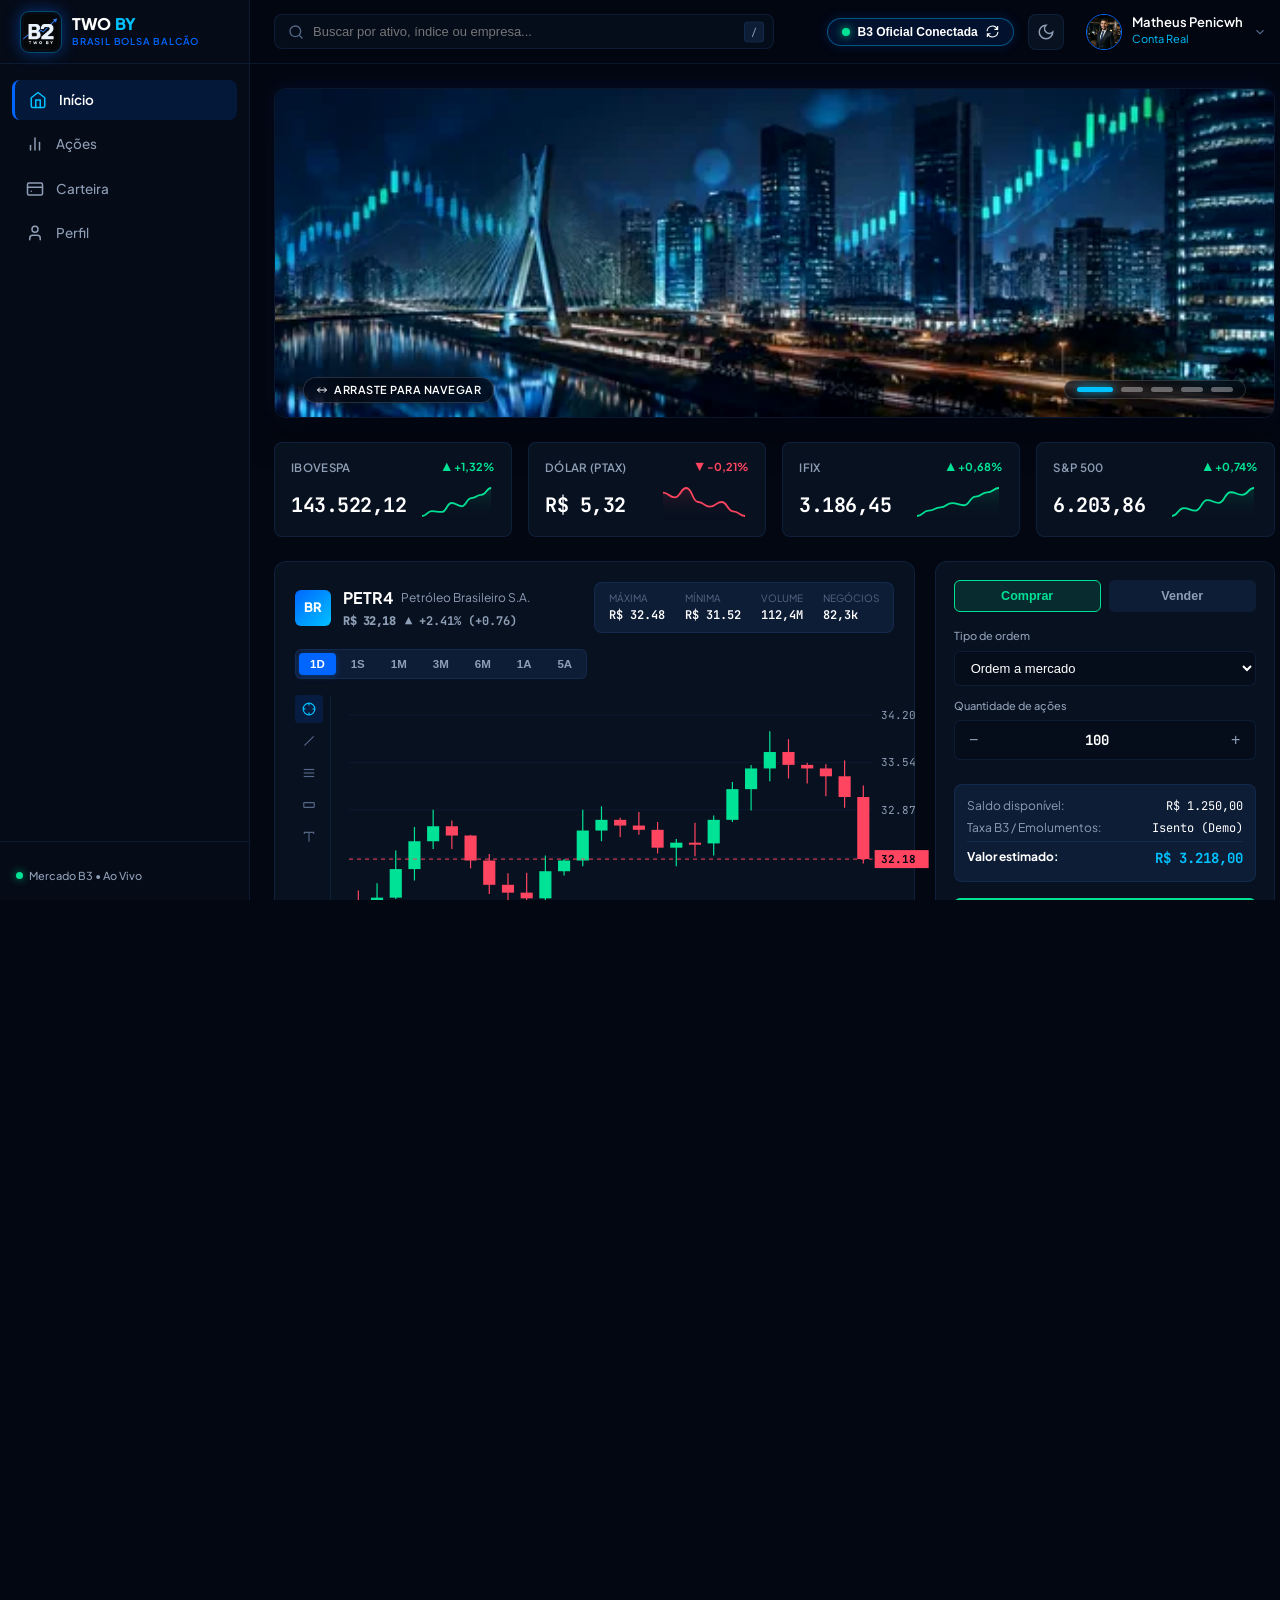
==== commit fe2cc60d: "Add files via upload" ====
--- a/index.html
+++ b/index.html
@@ -29,7 +29,7 @@
         </a>
       </div>
 
-      <!-- Menu de Navegação SPA -->
+      <!-- Menu de Navegação SPA (Essencial) -->
       <nav class="sidebar-nav">
         <!-- 1. Início -->
         <a class="nav-item active" data-view="view-inicio">
@@ -40,17 +40,7 @@
           <span>Início</span>
         </a>
 
-        <!-- 2. Mercados -->
-        <a class="nav-item" data-view="view-mercados">
-          <svg viewBox="0 0 24 24" fill="none" stroke="currentColor" stroke-width="2" stroke-linecap="round" stroke-linejoin="round">
-            <circle cx="12" cy="12" r="10"></circle>
-            <line x1="2" y1="12" x2="22" y2="12"></line>
-            <path d="M12 2a15.3 15.3 0 0 1 4 10 15.3 15.3 0 0 1-4 10 15.3 15.3 0 0 1-4-10 15.3 15.3 0 0 1 4-10z"></path>
-          </svg>
-          <span>Mercados</span>
-        </a>
-
-        <!-- 3. Ações -->
+        <!-- 2. Ações -->
         <a class="nav-item" data-view="view-acoes">
           <svg viewBox="0 0 24 24" fill="none" stroke="currentColor" stroke-width="2" stroke-linecap="round" stroke-linejoin="round">
             <line x1="18" y1="20" x2="18" y2="10"></line>
@@ -60,35 +50,7 @@
           <span>Ações</span>
         </a>
 
-        <!-- 4. ETFs -->
-        <a class="nav-item" data-view="view-etfs">
-          <svg viewBox="0 0 24 24" fill="none" stroke="currentColor" stroke-width="2" stroke-linecap="round" stroke-linejoin="round">
-            <rect x="2" y="7" width="20" height="14" rx="2" ry="2"></rect>
-            <path d="M16 21V5a2 2 0 0 0-2-2h-4a2 2 0 0 0-2 2v16"></path>
-          </svg>
-          <span>ETFs</span>
-        </a>
-
-        <!-- 5. FIIs -->
-        <a class="nav-item" data-view="view-fiis">
-          <svg viewBox="0 0 24 24" fill="none" stroke="currentColor" stroke-width="2" stroke-linecap="round" stroke-linejoin="round">
-            <rect x="4" y="2" width="16" height="20" rx="2" ry="2"></rect>
-            <line x1="9" y1="22" x2="9" y2="2"></line>
-            <line x1="15" y1="22" x2="15" y2="2"></line>
-            <line x1="4" y1="12" x2="20" y2="12"></line>
-          </svg>
-          <span>FIIs</span>
-        </a>
-
-        <!-- 6. Renda Fixa -->
-        <a class="nav-item" data-view="view-renda-fixa">
-          <svg viewBox="0 0 24 24" fill="none" stroke="currentColor" stroke-width="2" stroke-linecap="round" stroke-linejoin="round">
-            <path d="M12 22s8-4 8-10V5l-8-3-8 3v7c0 6 8 10 8 10z"></path>
-          </svg>
-          <span>Renda Fixa</span>
-        </a>
-
-        <!-- 7. Carteira -->
+        <!-- 3. Carteira -->
         <a class="nav-item" data-view="view-carteira">
           <svg viewBox="0 0 24 24" fill="none" stroke="currentColor" stroke-width="2" stroke-linecap="round" stroke-linejoin="round">
             <rect x="2" y="4" width="20" height="16" rx="2"></rect>
@@ -97,27 +59,7 @@
           <span>Carteira</span>
         </a>
 
-        <!-- 8. Análises -->
-        <a class="nav-item" data-view="view-analises">
-          <svg viewBox="0 0 24 24" fill="none" stroke="currentColor" stroke-width="2" stroke-linecap="round" stroke-linejoin="round">
-            <path d="M3 3v18h18"></path>
-            <path d="m19 9-5 5-4-4-3 3"></path>
-          </svg>
-          <span>Análises</span>
-        </a>
-
-        <!-- 9. Notícias -->
-        <a class="nav-item" data-view="view-noticias">
-          <svg viewBox="0 0 24 24" fill="none" stroke="currentColor" stroke-width="2" stroke-linecap="round" stroke-linejoin="round">
-            <path d="M4 22h16a2 2 0 0 0 2-2V4a2 2 0 0 0-2-2H8a2 2 0 0 0-2 2v16a2 2 0 0 1-2 2Zm0 0a2 2 0 0 1-2-2v-9c0-1.1.9-2 2-2h2"></path>
-            <path d="M18 14h-8"></path>
-            <path d="M15 18h-5"></path>
-            <path d="M10 6h8v4h-8V6Z"></path>
-          </svg>
-          <span>Notícias</span>
-        </a>
-
-        <!-- 10. Minha Conta / Perfil -->
+        <!-- 4. Perfil -->
         <a class="nav-item" data-view="view-conta">
           <svg viewBox="0 0 24 24" fill="none" stroke="currentColor" stroke-width="2" stroke-linecap="round" stroke-linejoin="round">
             <path d="M19 21v-2a4 4 0 0 0-4-4H9a4 4 0 0 0-4 4v2"></path>
@@ -127,15 +69,11 @@
         </a>
       </nav>
 
-      <!-- Rodapé da Sidebar -->
+      <!-- Rodapé Minimalista da Sidebar -->
       <div class="sidebar-footer">
-        <div class="sidebar-promo-card">
-          <h4>Invista no seu futuro com inteligência</h4>
-          <p>TWO BY — Seu próximo passo no mercado financeiro.</p>
-          <div class="market-status-pill">
-            <span class="status-dot"></span>
-            <span>Mercado Aberto • 10:24 - 28/10/2026</span>
-          </div>
+        <div class="market-status-pill">
+          <span class="status-dot"></span>
+          <span>Mercado B3 • Ao Vivo</span>
         </div>
       </div>
     </aside>
@@ -176,29 +114,11 @@
             </svg>
           </button>
 
-          <!-- Botão de Notificações -->
-          <button class="header-action-btn" id="btn-header-notifications" title="Notificações">
-            <svg viewBox="0 0 24 24" fill="none" stroke="currentColor" stroke-width="2" width="18" height="18">
-              <path d="M18 8A6 6 0 0 0 6 8c0 7-3 9-3 9h18s-3-2-3-9"></path>
-              <path d="M13.73 21a2 2 0 0 1-3.46 0"></path>
-            </svg>
-            <span class="notification-badge"></span>
-          </button>
-
           <!-- Alternância de Tema Claro/Escuro -->
           <button class="header-action-btn" id="theme-toggle-btn" title="Alternar tema">
             <svg viewBox="0 0 24 24" fill="none" stroke="currentColor" stroke-width="2" width="18" height="18">
               <path d="M12 3a6 6 0 0 0 9 9 9 9 0 1 1-9-9Z"></path>
             </svg>
-          </button>
-
-          <!-- Botão Instruções VS Code -->
-          <button class="btn-secondary" id="btn-vscode-export" style="padding:6px 12px;font-size:11.5px;gap:6px;" title="Ver estrutura para VS Code">
-            <svg viewBox="0 0 24 24" fill="none" stroke="currentColor" stroke-width="2" width="14" height="14">
-              <polyline points="16 18 22 12 16 6"></polyline>
-              <polyline points="8 6 2 12 8 18"></polyline>
-            </svg>
-            <span>Executar no VS Code</span>
           </button>
 
           <!-- Perfil do Usuário -->
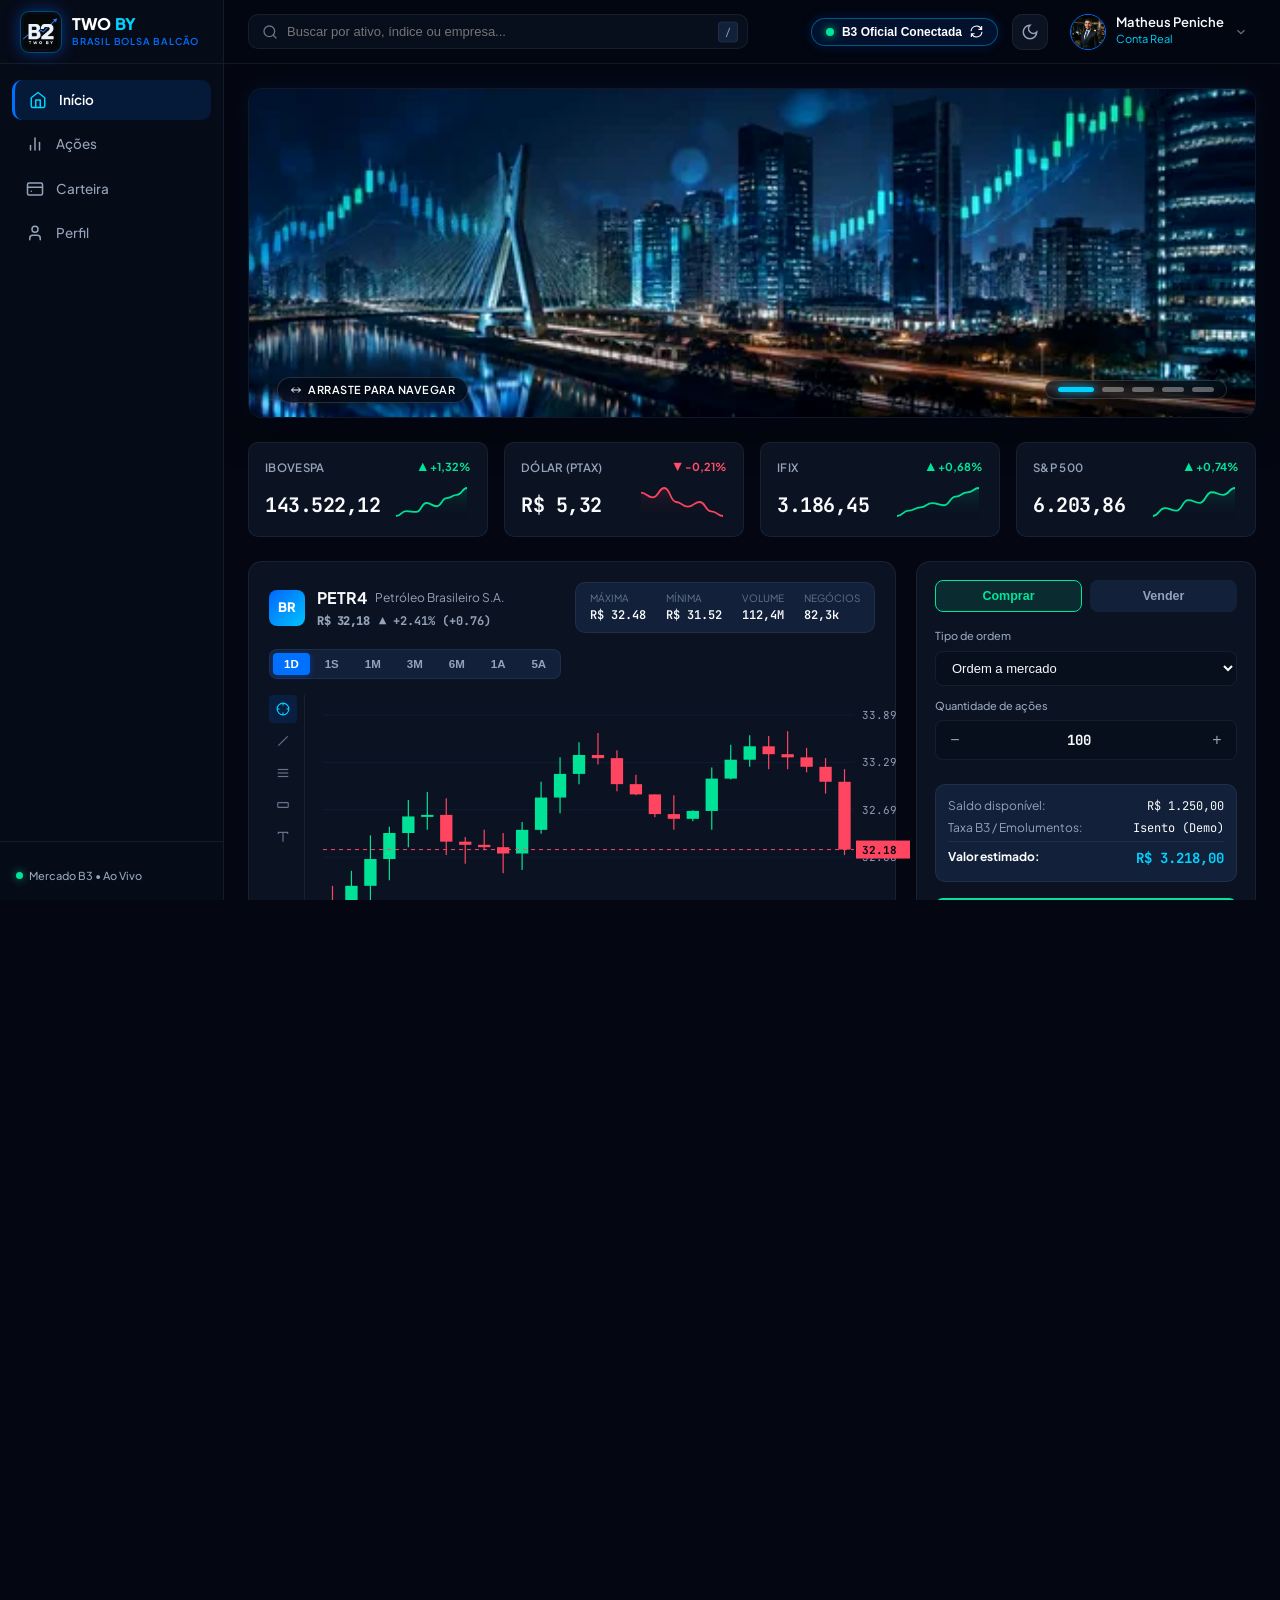
==== commit 4177df72: "Add files via upload" ====
--- a/index.html
+++ b/index.html
@@ -751,126 +751,97 @@
         <section id="view-conta" class="view-section">
           <div class="page-header-row">
             <div class="page-title-box">
-              <h2>Minha Conta</h2>
-              <p>Gerenciamento de credenciais, dados cadastrais e transferências financeiras.</p>
+              <h2>Perfil do Investidor</h2>
+              <p>Gerenciamento de conta, movimentações e privacidade.</p>
             </div>
           </div>
 
           <div class="account-overview-grid">
+            <!-- Cartão de Identidade (Limpo e Profissional) -->
             <div class="account-profile-card">
               <div class="avatar-upload-wrapper" id="btn-change-avatar" title="Clique para alterar a foto de perfil">
                 <img src="./assets/images/user_avatar_1793115183912.jpg" alt="Avatar do Usuário" class="profile-avatar-large user-avatar-sync" id="profile-page-avatar" onerror="this.src='./assets/images/b3_building_hero_1793115167050.jpg'" />
                 <div class="avatar-upload-overlay">
-                  <svg viewBox="0 0 24 24" fill="none" stroke="currentColor" stroke-width="2" width="20" height="20">
+                  <svg viewBox="0 0 24 24" fill="none" stroke="currentColor" stroke-width="2" width="18" height="18">
                     <path d="M23 19a2 2 0 0 1-2 2H3a2 2 0 0 1-2-2V8a2 2 0 0 1 2-2h4l2-3h6l2 3h4a2 2 0 0 1 2 2z"></path>
                     <circle cx="12" cy="13" r="4"></circle>
                   </svg>
-                  <span>Alterar Foto</span>
+                  <span>Alterar</span>
                 </div>
               </div>
               <input type="file" id="user-avatar-file-input" accept="image/*" style="display:none;" />
 
-              <button class="btn-secondary" id="btn-open-avatar-modal" style="padding:4px 10px;font-size:11px;margin-bottom:8px;gap:6px;" title="Escolher entre avatares ou carregar foto">
-                <svg viewBox="0 0 24 24" fill="none" stroke="currentColor" stroke-width="2" width="12" height="12">
-                  <path d="M21 15v4a2 2 0 0 1-2 2H5a2 2 0 0 1-2-2v-4"></path>
-                  <polyline points="17 8 12 3 7 8"></polyline>
-                  <line x1="12" y1="3" x2="12" y2="15"></line>
-                </svg>
-                <span>Alterar Foto de Perfil</span>
-              </button>
-
-              <h3 style="font-size:18px;font-weight:800;" id="conta-user-name">Matheus Penicwh</h3>
-              <div class="verification-tag">● Conta Verificada</div>
-              <div style="font-size:12px;color:var(--text-muted);margin-top:6px;" id="conta-user-email">matheuspeniche674@gmail.com</div>
-
-              <div class="account-action-list">
-                <div class="account-action-item" id="btn-action-depositar">
-                  <span>Depositar Recursos</span>
-                  <svg viewBox="0 0 24 24" fill="none" stroke="currentColor" stroke-width="2" width="16" height="16">
+              <h3 style="font-size:19px;font-weight:700;margin-top:4px;letter-spacing:-0.01em;" id="conta-user-name">Matheus Peniche</h3>
+              <div class="verification-tag" style="margin-top:6px;">● Conta Verificada</div>
+              <div style="font-size:12.5px;color:var(--text-muted);margin-top:6px;" id="conta-user-email">matheuspeniche674@gmail.com</div>
+
+              <!-- Ações Rápidas (2 botões principais limpos) -->
+              <div style="display:grid;grid-template-columns:1fr 1fr;gap:10px;width:100%;margin-top:20px;">
+                <button class="btn-primary" id="btn-action-depositar" style="justify-content:center;padding:10px 12px;font-size:13px;">
+                  Depositar
+                </button>
+                <button class="btn-secondary" id="btn-action-sacar" style="justify-content:center;padding:10px 12px;font-size:13px;">
+                  Resgatar
+                </button>
+              </div>
+
+              <!-- Links Discretos de Gestão -->
+              <div class="account-action-list" style="margin-top:16px;">
+                <div class="account-action-item" id="btn-action-extrato">
+                  <span>Extrato de Negociações</span>
+                  <svg viewBox="0 0 24 24" fill="none" stroke="currentColor" stroke-width="2" width="15" height="15">
                     <polyline points="9 18 15 12 9 6"></polyline>
                   </svg>
                 </div>
-                <div class="account-action-item" id="btn-action-sacar">
-                  <span>Resgatar via PIX</span>
-                  <svg viewBox="0 0 24 24" fill="none" stroke="currentColor" stroke-width="2" width="16" height="16">
+                <div class="account-action-item" id="btn-action-editar-perfil">
+                  <span>Editar Perfil</span>
+                  <svg viewBox="0 0 24 24" fill="none" stroke="currentColor" stroke-width="2" width="15" height="15">
                     <polyline points="9 18 15 12 9 6"></polyline>
                   </svg>
                 </div>
-                <div class="account-action-item" id="btn-action-extrato">
-                  <span>Extrato de Negociações</span>
-                  <svg viewBox="0 0 24 24" fill="none" stroke="currentColor" stroke-width="2" width="16" height="16">
+                <div class="account-action-item" id="btn-open-avatar-modal">
+                  <span>Alterar Foto</span>
+                  <svg viewBox="0 0 24 24" fill="none" stroke="currentColor" stroke-width="2" width="15" height="15">
                     <polyline points="9 18 15 12 9 6"></polyline>
                   </svg>
                 </div>
-                <div class="account-action-item" id="btn-action-editar-perfil">
-                  <span>Editar Dados do Perfil</span>
-                  <svg viewBox="0 0 24 24" fill="none" stroke="currentColor" stroke-width="2" width="16" height="16">
-                    <polyline points="9 18 15 12 9 6"></polyline>
-                  </svg>
-                </div>
-                <div class="account-action-item" id="btn-action-login">
-                  <span>Configurações & Acesso</span>
-                  <svg viewBox="0 0 24 24" fill="none" stroke="currentColor" stroke-width="2" width="16" height="16">
-                    <polyline points="9 18 15 12 9 6"></polyline>
-                  </svg>
-                </div>
-                <a href="/download/projeto-completo" download="two-by-projeto-completo.zip" class="account-action-item" style="text-decoration:none;border-color:rgba(0,180,255,0.4);background:rgba(0,180,255,0.08);">
-                  <span style="color:var(--b3-blue-light);font-weight:700;">📦 Baixar Projeto para GitHub (.ZIP)</span>
-                  <svg viewBox="0 0 24 24" fill="none" stroke="currentColor" stroke-width="2" width="16" height="16" style="color:var(--b3-blue-light);">
-                    <path d="M21 15v4a2 2 0 0 1-2 2H5a2 2 0 0 1-2-2v-4"></path>
-                    <polyline points="7 10 12 15 17 10"></polyline>
-                    <line x1="12" y1="15" x2="12" y2="3"></line>
-                  </svg>
-                </a>
-                <a href="/download/standalone" download="two-by-standalone.zip" class="account-action-item" style="text-decoration:none;border-color:rgba(0,214,160,0.3);background:rgba(0,214,160,0.05);">
-                  <span style="color:var(--bull-green);font-weight:700;">🌐 Baixar Versão Estática (HTML/CSS/JS)</span>
-                  <svg viewBox="0 0 24 24" fill="none" stroke="currentColor" stroke-width="2" width="16" height="16" style="color:var(--bull-green);">
-                    <path d="M21 15v4a2 2 0 0 1-2 2H5a2 2 0 0 1-2-2v-4"></path>
-                    <polyline points="7 10 12 15 17 10"></polyline>
-                    <line x1="12" y1="15" x2="12" y2="3"></line>
-                  </svg>
-                </a>
-              </div>
-            </div>
-
-            <div class="panel-card">
-              <h3 class="panel-title" style="margin-bottom:16px;">Dados da conta</h3>
-              
-              <div style="display:grid;grid-template-columns:1fr 1fr 1fr;gap:16px;margin-bottom:24px;">
-                <div style="background:var(--bg-surface);padding:14px;border-radius:var(--radius-md);">
-                  <div style="font-size:11px;color:var(--text-muted);">SALDO DISPONÍVEL</div>
-                  <div class="tabular-nums" style="font-size:20px;font-weight:800;color:var(--bull-green);margin-top:4px;" id="conta-saldo-disponivel">R$ 1.250,00</div>
-                </div>
-                <div style="background:var(--bg-surface);padding:14px;border-radius:var(--radius-md);">
-                  <div style="font-size:11px;color:var(--text-muted);">POSIÇÃO EM ABERTO</div>
-                  <div class="tabular-nums" style="font-size:20px;font-weight:800;margin-top:4px;">R$ 0,00</div>
-                </div>
-                <div style="background:var(--bg-surface);padding:14px;border-radius:var(--radius-md);">
-                  <div style="font-size:11px;color:var(--text-muted);">PATRIMÔNIO TOTAL</div>
-                  <div class="tabular-nums" style="font-size:20px;font-weight:800;color:var(--accent-cyan);margin-top:4px;" id="conta-patrimonio-total">R$ 12.548,32</div>
-                </div>
-              </div>
-
-              <div style="display:flex;flex-direction:column;gap:12px;font-size:13px;">
-                <div style="display:flex;justify-content:space-between;padding:10px 0;border-bottom:1px solid var(--border-subtle);">
-                  <span style="color:var(--text-secondary);">Nome:</span>
-                  <strong id="conta-titular-val">Matheus Penicwh</strong>
-                </div>
-                <div style="display:flex;justify-content:space-between;padding:10px 0;border-bottom:1px solid var(--border-subtle);">
-                  <span style="color:var(--text-secondary);">CPF:</span>
-                  <strong class="tabular-nums" id="conta-user-cpf">***.123.456-**</strong>
-                </div>
-                <div style="display:flex;justify-content:space-between;padding:10px 0;border-bottom:1px solid var(--border-subtle);">
-                  <span style="color:var(--text-secondary);">Banco:</span>
-                  <strong>Itaú</strong>
-                </div>
-                <div style="display:flex;justify-content:space-between;padding:10px 0;border-bottom:1px solid var(--border-subtle);">
-                  <span style="color:var(--text-secondary);">Agência:</span>
-                  <strong class="tabular-nums">1234</strong>
-                </div>
-                <div style="display:flex;justify-content:space-between;padding:10px 0;border-bottom:1px solid var(--border-subtle);">
-                  <span style="color:var(--text-secondary);">Conta:</span>
-                  <strong class="tabular-nums">56789-0</strong>
+              </div>
+            </div>
+
+            <!-- Painel Patrimonial & Segurança (Sem dados sensíveis expostos) -->
+            <div class="panel-card" style="display:flex;flex-direction:column;justify-content:space-between;">
+              <div>
+                <h3 class="panel-title" style="margin-bottom:18px;">Resumo Patrimonial</h3>
+                
+                <div style="display:grid;grid-template-columns:1fr 1fr;gap:16px;margin-bottom:28px;">
+                  <div style="background:var(--bg-surface);padding:18px;border-radius:var(--radius-md);border:1px solid var(--border-subtle);">
+                    <div style="font-size:11px;letter-spacing:0.06em;color:var(--text-muted);font-weight:600;">SALDO DISPONÍVEL</div>
+                    <div class="tabular-nums" style="font-size:24px;font-weight:800;color:var(--bull-green);margin-top:6px;" id="conta-saldo-disponivel">R$ 1.250,00</div>
+                  </div>
+                  <div style="background:var(--bg-surface);padding:18px;border-radius:var(--radius-md);border:1px solid var(--border-subtle);">
+                    <div style="font-size:11px;letter-spacing:0.06em;color:var(--text-muted);font-weight:600;">PATRIMÔNIO TOTAL</div>
+                    <div class="tabular-nums" style="font-size:24px;font-weight:800;color:var(--accent-cyan);margin-top:6px;" id="conta-patrimonio-total">R$ 12.548,32</div>
+                  </div>
+                </div>
+
+                <h4 style="font-size:12px;text-transform:uppercase;letter-spacing:0.06em;color:var(--text-muted);margin-bottom:12px;">Privacidade & Segurança</h4>
+                <div style="display:flex;flex-direction:column;gap:4px;font-size:13.5px;">
+                  <div style="display:flex;justify-content:space-between;align-items:center;padding:12px 0;border-bottom:1px solid var(--border-subtle);">
+                    <span style="color:var(--text-secondary);">Titular</span>
+                    <strong id="conta-titular-val">Matheus Peniche</strong>
+                  </div>
+                  <div style="display:flex;justify-content:space-between;align-items:center;padding:12px 0;border-bottom:1px solid var(--border-subtle);">
+                    <span style="color:var(--text-secondary);">Documento</span>
+                    <strong class="tabular-nums" style="color:var(--text-muted);" id="conta-user-cpf">•••.•••.•••-••</strong>
+                  </div>
+                  <div style="display:flex;justify-content:space-between;align-items:center;padding:12px 0;border-bottom:1px solid var(--border-subtle);">
+                    <span style="color:var(--text-secondary);">Conta Vinculada</span>
+                    <strong style="color:var(--text-muted);">Protegida •••• 9-0</strong>
+                  </div>
+                  <div style="display:flex;justify-content:space-between;align-items:center;padding:12px 0;">
+                    <span style="color:var(--text-secondary);">Autenticação</span>
+                    <span style="color:var(--bull-green);font-weight:600;font-size:12.5px;">● Proteção 2FA Ativa</span>
+                  </div>
                 </div>
               </div>
             </div>
--- a/css/style.css
+++ b/css/style.css
@@ -7,42 +7,42 @@
 @import url('https://fonts.googleapis.com/css2?family=JetBrains+Mono:wght@400;500;600;700&family=Plus+Jakarta+Sans:wght@400;500;600;700;800&display=swap');
 
 :root {
-  /* Fundo Azul Noturno Profundo */
-  --bg-deep: #030712;
-  --bg-sidebar: #050B17;
-  --bg-card: #081120;
-  --bg-card-hover: #0D1A30;
-  --bg-surface: #0E1D36;
-  --bg-input: #060D1A;
+  /* Fundo Azul Noturno Profundo — Estética Terminal Refinada */
+  --bg-deep: #040711;
+  --bg-sidebar: #060B18;
+  --bg-card: #0B1222;
+  --bg-card-hover: #101B33;
+  --bg-surface: #12203A;
+  --bg-input: #070E1C;
   
-  /* Bordas em tom azul sutil */
-  --border-subtle: rgba(56, 120, 210, 0.14);
-  --border-hover: rgba(0, 102, 255, 0.45);
-  --border-strong: rgba(56, 120, 210, 0.28);
-
-  --text-primary: #FFFFFF;
-  --text-secondary: #8E9EB5;
-  --text-muted: #536785;
+  /* Bordas nítidas e discretas */
+  --border-subtle: rgba(148, 163, 184, 0.11);
+  --border-hover: rgba(0, 140, 255, 0.45);
+  --border-strong: rgba(148, 163, 184, 0.22);
+
+  --text-primary: #F8FAFC;
+  --text-secondary: #94A3B8;
+  --text-muted: #64748B;
   
   /* Azul B3 Elétrico como Destaque Principal */
-  --accent-blue: #0066FF;
-  --accent-blue-hover: #1A75FF;
-  --accent-blue-subtle: rgba(0, 102, 255, 0.15);
-  --accent-cyan: #00C2FF;
-  --accent-cyan-subtle: rgba(0, 194, 255, 0.12);
+  --accent-blue: #0070FF;
+  --accent-blue-hover: #2584FF;
+  --accent-blue-subtle: rgba(0, 112, 255, 0.14);
+  --accent-cyan: #00D1FF;
+  --accent-cyan-subtle: rgba(0, 209, 255, 0.11);
   
   /* Verde e Vermelho de Mercado */
-  --bull-green: #00E396;
-  --bull-green-subtle: rgba(0, 227, 150, 0.12);
-  --bear-red: #FF4560;
-  --bear-red-subtle: rgba(255, 69, 96, 0.12);
-
-  --sidebar-width: 250px;
+  --bull-green: #00E599;
+  --bull-green-subtle: rgba(0, 229, 153, 0.12);
+  --bear-red: #FF4D6A;
+  --bear-red-subtle: rgba(255, 77, 106, 0.12);
+
+  --sidebar-width: 224px;
   --header-height: 64px;
-  --radius-sm: 6px;
-  --radius-md: 8px;
-  --radius-lg: 12px;
-  --shadow-card: 0 4px 20px rgba(0, 0, 0, 0.45);
+  --radius-sm: 8px;
+  --radius-md: 10px;
+  --radius-lg: 14px;
+  --shadow-card: 0 8px 28px rgba(0, 0, 0, 0.4);
   --font-sans: 'Plus Jakarta Sans', system-ui, -apple-system, sans-serif;
   --font-mono: 'JetBrains Mono', monospace, ui-monospace;
 }
